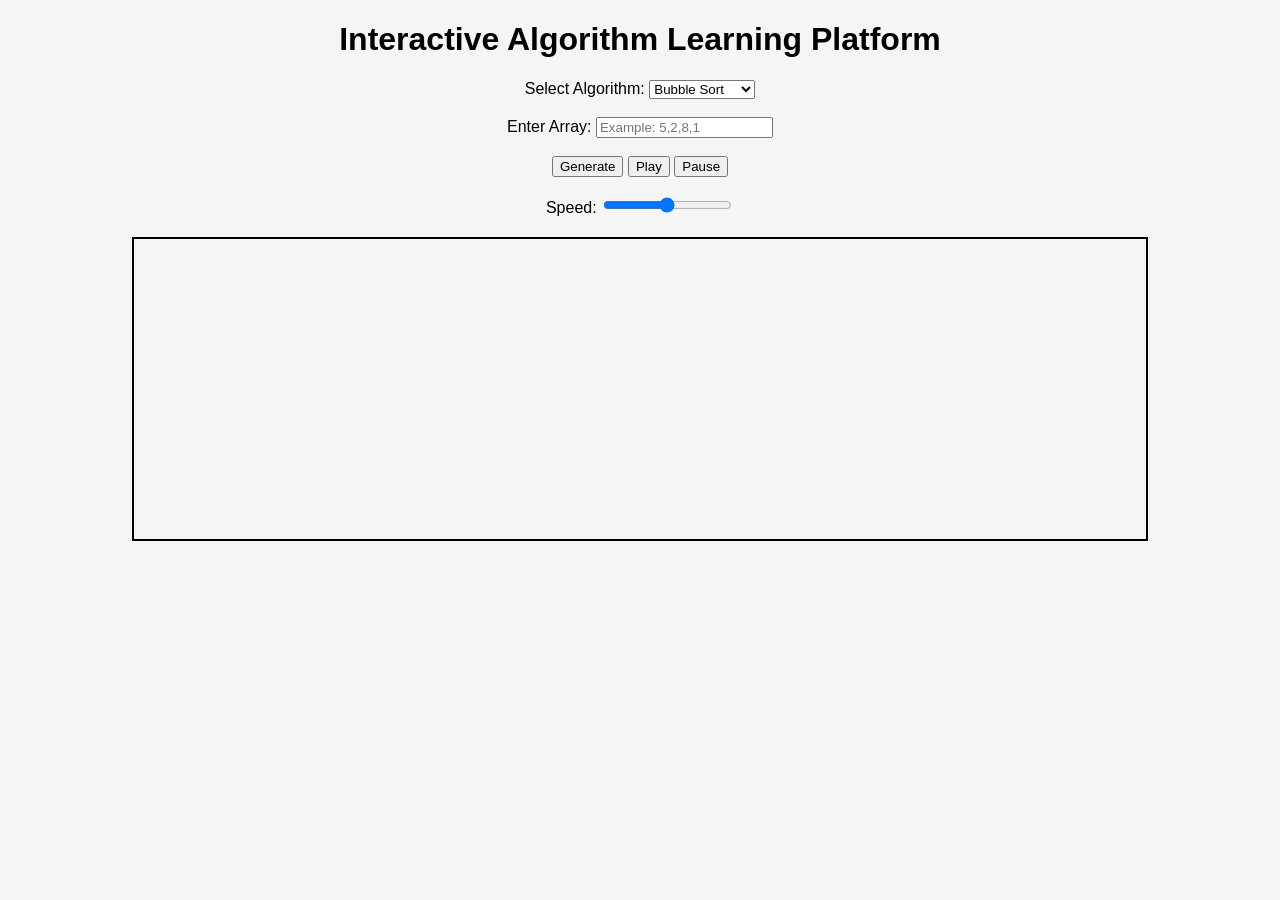
==== index.html @ 4d635b1a "Basic UI and array bar visualization implemented" ====
<!DOCTYPE html>
<html>
<head>
    <title>Interactive Algorithm Learning Platform</title>
    <link rel="stylesheet" href="style.css">
</head>

<body>

<h1>Interactive Algorithm Learning Platform</h1>

<div class="controls">

    <label>Select Algorithm:</label>

    <select id="algorithm">
        <option>Bubble Sort</option>
        <option>Selection Sort</option>
        <option>Insertion Sort</option>
        <option>Linear Search</option>
        <option>Binary Search</option>
        <option>BFS</option>
        <option>DFS</option>
    </select>

    <br><br>

    <label>Enter Array:</label>
    <input type="text" id="arrayInput" placeholder="Example: 5,2,8,1">

    <br><br>

    <button id="generate">Generate</button>
    <button id="play">Play</button>
    <button id="pause">Pause</button>

    <br><br>

    <label>Speed:</label>
    <input type="range" id="speed" min="1" max="100" value="50">

</div>

<div id="visualizer">

</div>

<script src="script.js"></script>

</body>
</html>
---- style.css ----
body{
    font-family: Arial;
    text-align: center;
    background:#f5f5f5;
}

.controls{
    margin:20px;
}

#visualizer{
    width:80%;
    height:300px;
    border:2px solid black;
    margin:auto;
    display:flex;
    align-items:flex-end;
    justify-content:center;
    gap:5px;
}
.bar{
width:40px;
background-color:steelblue;
margin:2px;
display:inline-block;
}
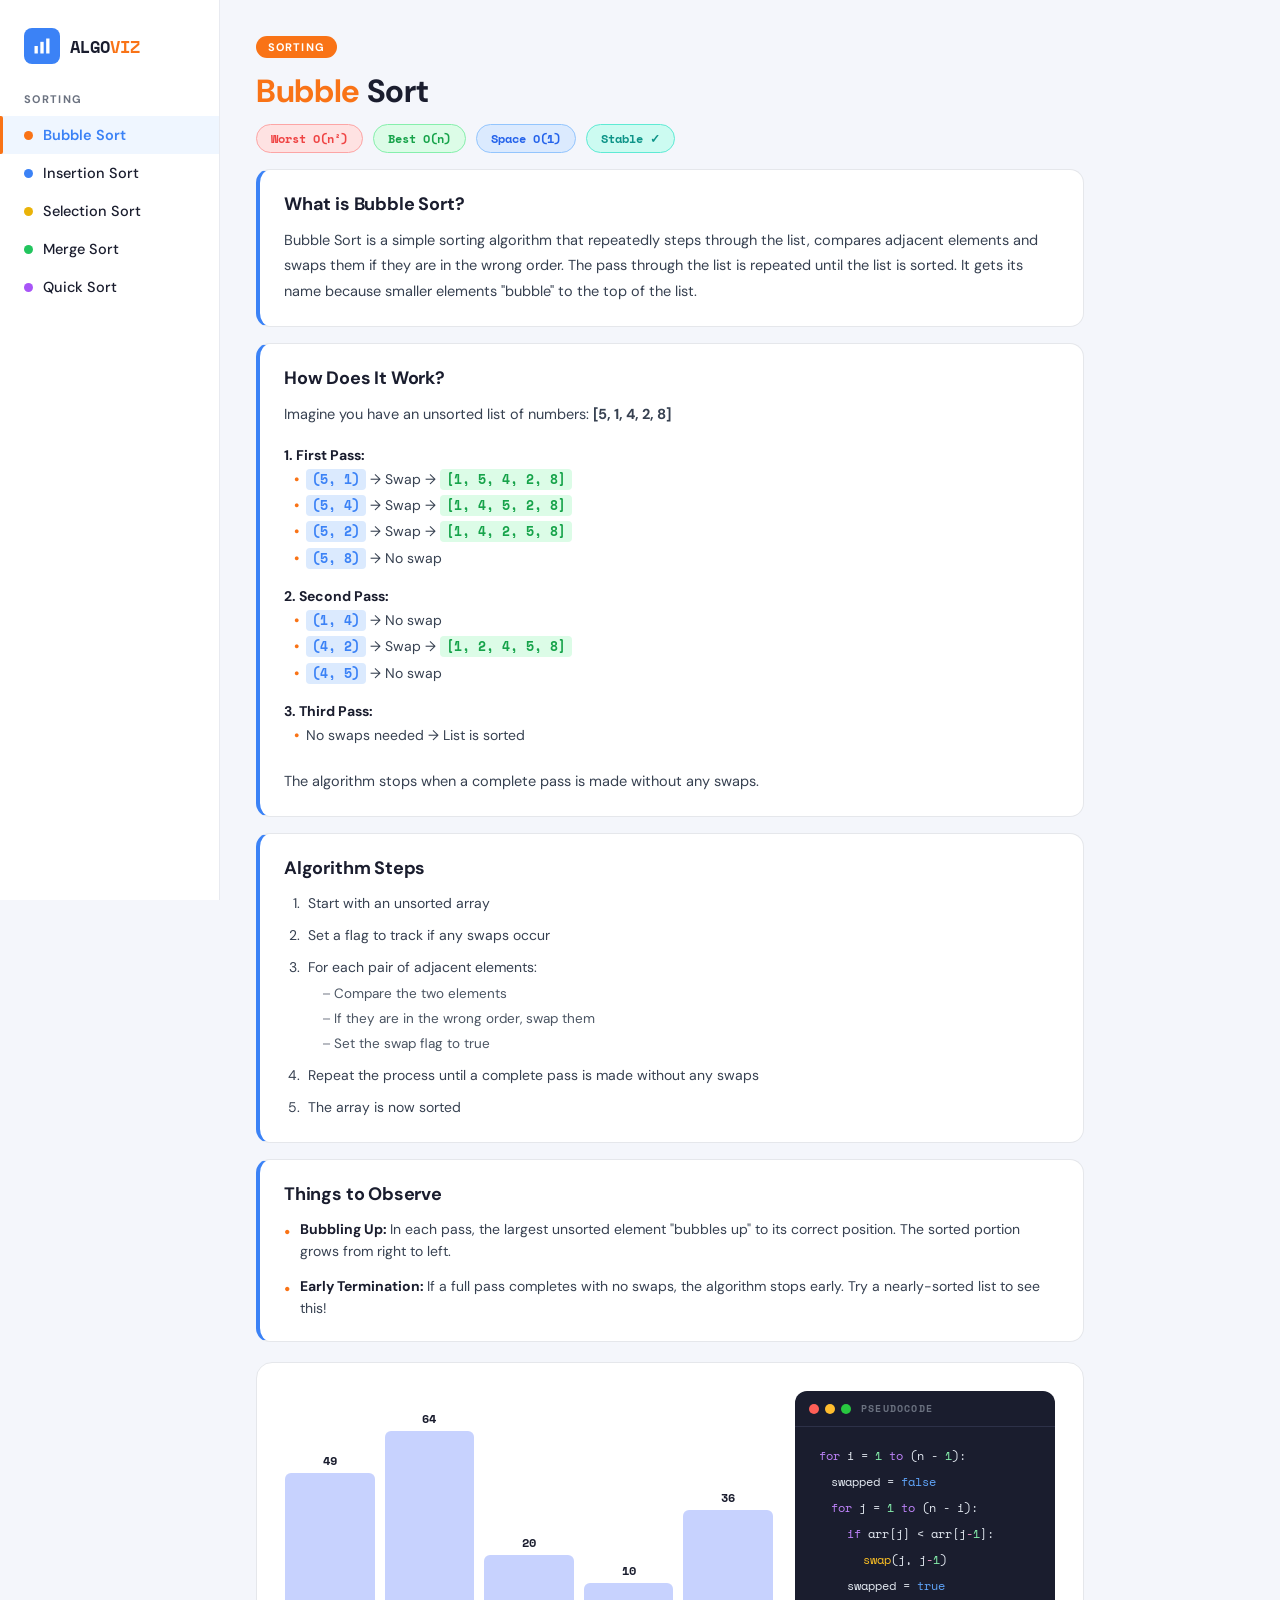
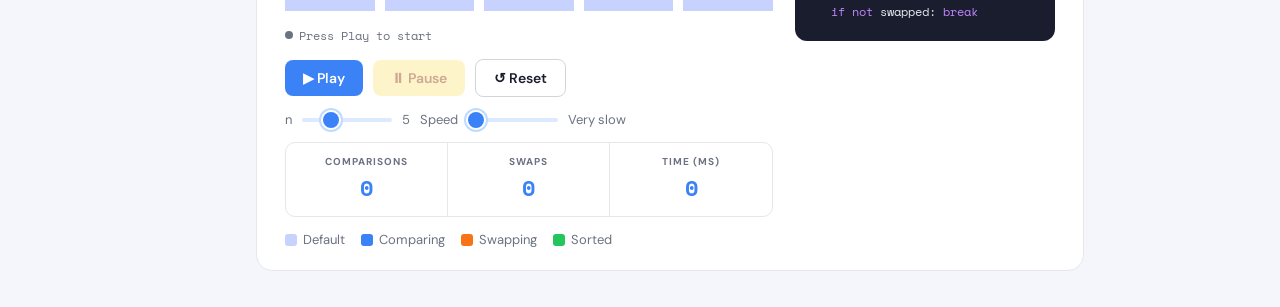
==== commit 1f5249ea: "Added selection sort visualization and algorithm selector" ====
--- a/index.html
+++ b/index.html
@@ -1,51 +1,463 @@
 <!DOCTYPE html>
-<html>
+<html lang="en">
 <head>
-    <title>Interactive Algorithm Learning Platform</title>
-    <link rel="stylesheet" href="style.css">
+  <meta charset="UTF-8" />
+  <meta name="viewport" content="width=device-width, initial-scale=1.0"/>
+  <title>ALGOVIZ – Sorting Visualizer</title>
+  <link href="https://fonts.googleapis.com/css2?family=Space+Mono:wght@400;700&family=DM+Sans:wght@400;500;600;700&display=swap" rel="stylesheet"/>
+  <link rel="stylesheet" href="style.css"/>
 </head>
-
 <body>
 
-<h1>Interactive Algorithm Learning Platform</h1>
-
-<div class="controls">
-
-    <label>Select Algorithm:</label>
-
-    <select id="algorithm">
-        <option>Bubble Sort</option>
-        <option>Selection Sort</option>
-        <option>Insertion Sort</option>
-        <option>Linear Search</option>
-        <option>Binary Search</option>
-        <option>BFS</option>
-        <option>DFS</option>
-    </select>
-
-    <br><br>
-
-    <label>Enter Array:</label>
-    <input type="text" id="arrayInput" placeholder="Example: 5,2,8,1">
-
-    <br><br>
-
-    <button id="generate">Generate</button>
-    <button id="play">Play</button>
-    <button id="pause">Pause</button>
-
-    <br><br>
-
-    <label>Speed:</label>
-    <input type="range" id="speed" min="1" max="100" value="50">
-
+<!-- ===== SIDEBAR ===== -->
+<div class="sidebar">
+  <div class="logo">
+    <div class="logo-icon">
+      <svg viewBox="0 0 24 24">
+        <rect x="3" y="12" width="4" height="9"/>
+        <rect x="10" y="7" width="4" height="14"/>
+        <rect x="17" y="3" width="4" height="18"/>
+      </svg>
+    </div>
+    <div class="logo-text">ALGO<span>VIZ</span></div>
+  </div>
+  <div class="nav-label">Sorting</div>
+  <div class="nav-item active" data-algo="bubble" onclick="switchAlgo('bubble', this)">
+    <span class="nav-dot" style="background:#f97316"></span> Bubble Sort
+  </div>
+  <div class="nav-item" data-algo="insertion" onclick="switchAlgo('insertion', this)">
+    <span class="nav-dot" style="background:#3b82f6"></span> Insertion Sort
+  </div>
+  <div class="nav-item" data-algo="selection" onclick="switchAlgo('selection', this)">
+    <span class="nav-dot" style="background:#eab308"></span> Selection Sort
+  </div>
+  <div class="nav-item" data-algo="merge" onclick="switchAlgo('merge', this)">
+    <span class="nav-dot" style="background:#22c55e"></span> Merge Sort
+  </div>
+  <div class="nav-item" data-algo="quick" onclick="switchAlgo('quick', this)">
+    <span class="nav-dot" style="background:#a855f7"></span> Quick Sort
+  </div>
 </div>
 
-<div id="visualizer">
-
-</div>
-
+<!-- ===== MAIN CONTENT ===== -->
+<div class="main">
+
+  <!-- ========== BUBBLE SORT ========== -->
+  <div class="algo-info active" id="info-bubble">
+    <div class="info-section">
+      <div class="algo-tag" style="background:#f97316">SORTING</div>
+      <div class="algo-title"><span>Bubble</span> Sort</div>
+      <div class="badges">
+        <span class="badge badge-red">Worst O(n²)</span>
+        <span class="badge badge-green">Best O(n)</span>
+        <span class="badge badge-blue">Space O(1)</span>
+        <span class="badge badge-teal">Stable ✓</span>
+      </div>
+    </div>
+    <div class="detail-card">
+      <div class="detail-section-title">What is Bubble Sort?</div>
+      <p class="detail-text">Bubble Sort is a simple sorting algorithm that repeatedly steps through the list, compares adjacent elements and swaps them if they are in the wrong order. The pass through the list is repeated until the list is sorted. It gets its name because smaller elements "bubble" to the top of the list.</p>
+    </div>
+    <div class="detail-card">
+      <div class="detail-section-title">How Does It Work?</div>
+      <p class="detail-text">Imagine you have an unsorted list of numbers: <strong>[5, 1, 4, 2, 8]</strong></p>
+      <div class="pass-block">
+        <div class="pass-title">1. First Pass:</div>
+        <ul class="pass-list">
+          <li><span class="pair">(5, 1)</span> → Swap → <span class="arr-state">[1, 5, 4, 2, 8]</span></li>
+          <li><span class="pair">(5, 4)</span> → Swap → <span class="arr-state">[1, 4, 5, 2, 8]</span></li>
+          <li><span class="pair">(5, 2)</span> → Swap → <span class="arr-state">[1, 4, 2, 5, 8]</span></li>
+          <li><span class="pair">(5, 8)</span> → No swap</li>
+        </ul>
+      </div>
+      <div class="pass-block">
+        <div class="pass-title">2. Second Pass:</div>
+        <ul class="pass-list">
+          <li><span class="pair">(1, 4)</span> → No swap</li>
+          <li><span class="pair">(4, 2)</span> → Swap → <span class="arr-state">[1, 2, 4, 5, 8]</span></li>
+          <li><span class="pair">(4, 5)</span> → No swap</li>
+        </ul>
+      </div>
+      <div class="pass-block">
+        <div class="pass-title">3. Third Pass:</div>
+        <ul class="pass-list">
+          <li>No swaps needed → List is sorted</li>
+        </ul>
+      </div>
+      <p class="detail-text" style="margin-top:10px">The algorithm stops when a complete pass is made without any swaps.</p>
+    </div>
+    <div class="detail-card">
+      <div class="detail-section-title">Algorithm Steps</div>
+      <ol class="steps-list">
+        <li>Start with an unsorted array</li>
+        <li>Set a flag to track if any swaps occur</li>
+        <li>For each pair of adjacent elements:
+          <ul class="sub-list">
+            <li>Compare the two elements</li>
+            <li>If they are in the wrong order, swap them</li>
+            <li>Set the swap flag to true</li>
+          </ul>
+        </li>
+        <li>Repeat the process until a complete pass is made without any swaps</li>
+        <li>The array is now sorted</li>
+      </ol>
+    </div>
+    <div class="detail-card">
+      <div class="detail-section-title">Things to Observe</div>
+      <div class="observe-item">
+        <div class="observe-dot">•</div>
+        <div><span class="observe-label">Bubbling Up: </span><span class="observe-text">In each pass, the largest unsorted element "bubbles up" to its correct position. The sorted portion grows from right to left.</span></div>
+      </div>
+      <div class="observe-item">
+        <div class="observe-dot">•</div>
+        <div><span class="observe-label">Early Termination: </span><span class="observe-text">If a full pass completes with no swaps, the algorithm stops early. Try a nearly-sorted list to see this!</span></div>
+      </div>
+    </div>
+  </div>
+
+  <!-- ========== INSERTION SORT ========== -->
+  <div class="algo-info" id="info-insertion">
+    <div class="info-section">
+      <div class="algo-tag" style="background:#3b82f6">SORTING</div>
+      <div class="algo-title"><span>Insertion</span> Sort</div>
+      <div class="badges">
+        <span class="badge badge-red">Worst O(n²)</span>
+        <span class="badge badge-green">Best O(n)</span>
+        <span class="badge badge-blue">Space O(1)</span>
+        <span class="badge badge-teal">Stable ✓</span>
+      </div>
+    </div>
+    <div class="detail-card">
+      <div class="detail-section-title">What is Insertion Sort?</div>
+      <p class="detail-text">Insertion Sort builds the sorted array one element at a time. It picks each element from the unsorted part and inserts it into its correct position in the sorted part. It works similarly to how you sort playing cards in your hands — you pick one card and insert it in the right spot.</p>
+    </div>
+    <div class="detail-card">
+      <div class="detail-section-title">How Does It Work?</div>
+      <p class="detail-text">Imagine you have an unsorted list: <strong>[5, 3, 1, 4, 2]</strong></p>
+      <div class="pass-block">
+        <div class="pass-title">1. Start: Sorted = [5], Unsorted = [3, 1, 4, 2]</div>
+        <ul class="pass-list">
+          <li>Pick <span class="pair">3</span> → Compare with 5 → Insert before 5 → <span class="arr-state">[3, 5, 1, 4, 2]</span></li>
+        </ul>
+      </div>
+      <div class="pass-block">
+        <div class="pass-title">2. Sorted = [3, 5], Unsorted = [1, 4, 2]</div>
+        <ul class="pass-list">
+          <li>Pick <span class="pair">1</span> → Shift 5, shift 3 → Insert at start → <span class="arr-state">[1, 3, 5, 4, 2]</span></li>
+        </ul>
+      </div>
+      <div class="pass-block">
+        <div class="pass-title">3. Sorted = [1, 3, 5], Unsorted = [4, 2]</div>
+        <ul class="pass-list">
+          <li>Pick <span class="pair">4</span> → Shift 5 → Insert after 3 → <span class="arr-state">[1, 3, 4, 5, 2]</span></li>
+        </ul>
+      </div>
+      <div class="pass-block">
+        <div class="pass-title">4. Sorted = [1, 3, 4, 5], Unsorted = [2]</div>
+        <ul class="pass-list">
+          <li>Pick <span class="pair">2</span> → Shift 5, 4, 3 → Insert after 1 → <span class="arr-state">[1, 2, 3, 4, 5] ✓</span></li>
+        </ul>
+      </div>
+    </div>
+    <div class="detail-card">
+      <div class="detail-section-title">Algorithm Steps</div>
+      <ol class="steps-list">
+        <li>Start from the second element (index 1)</li>
+        <li>Store the current element as <em>key</em></li>
+        <li>Compare <em>key</em> with elements to its left:
+          <ul class="sub-list">
+            <li>Shift elements greater than <em>key</em> one position to the right</li>
+          </ul>
+        </li>
+        <li>Insert <em>key</em> at its correct position</li>
+        <li>Repeat for all remaining elements</li>
+      </ol>
+    </div>
+    <div class="detail-card">
+      <div class="detail-section-title">Things to Observe</div>
+      <div class="observe-item">
+        <div class="observe-dot">•</div>
+        <div><span class="observe-label">Building Left: </span><span class="observe-text">The left portion is always sorted. Watch how each new element finds its correct position.</span></div>
+      </div>
+      <div class="observe-item">
+        <div class="observe-dot">•</div>
+        <div><span class="observe-label">Shifting: </span><span class="observe-text">Elements shift right to make room — no full swaps, just shifts. More efficient than bubble sort in practice.</span></div>
+      </div>
+    </div>
+  </div>
+
+  <!-- ========== SELECTION SORT ========== -->
+  <div class="algo-info" id="info-selection">
+    <div class="info-section">
+      <div class="algo-tag" style="background:#eab308">SORTING</div>
+      <div class="algo-title"><span>Selection</span> Sort</div>
+      <div class="badges">
+        <span class="badge badge-red">Worst O(n²)</span>
+        <span class="badge badge-red">Best O(n²)</span>
+        <span class="badge badge-blue">Space O(1)</span>
+        <span class="badge badge-teal">Unstable ✗</span>
+      </div>
+    </div>
+    <div class="detail-card">
+      <div class="detail-section-title">What is Selection Sort?</div>
+      <p class="detail-text">Selection Sort divides the array into two parts: sorted and unsorted. It repeatedly selects the minimum element from the unsorted portion and places it at the end of the sorted portion. It makes at most n−1 swaps total, which is useful when write operations are costly.</p>
+    </div>
+    <div class="detail-card">
+      <div class="detail-section-title">How Does It Work?</div>
+      <p class="detail-text">Imagine you have an unsorted list: <strong>[64, 25, 12, 22, 11]</strong></p>
+      <div class="pass-block">
+        <div class="pass-title">1. First Pass — Find min in full array:</div>
+        <ul class="pass-list">
+          <li>Min = <span class="pair">11</span> → Swap with 64 → <span class="arr-state">[11, 25, 12, 22, 64]</span></li>
+        </ul>
+      </div>
+      <div class="pass-block">
+        <div class="pass-title">2. Second Pass — Find min in [25, 12, 22, 64]:</div>
+        <ul class="pass-list">
+          <li>Min = <span class="pair">12</span> → Swap with 25 → <span class="arr-state">[11, 12, 25, 22, 64]</span></li>
+        </ul>
+      </div>
+      <div class="pass-block">
+        <div class="pass-title">3. Third Pass — Find min in [25, 22, 64]:</div>
+        <ul class="pass-list">
+          <li>Min = <span class="pair">22</span> → Swap with 25 → <span class="arr-state">[11, 12, 22, 25, 64]</span></li>
+        </ul>
+      </div>
+      <div class="pass-block">
+        <div class="pass-title">4. Fourth Pass — Find min in [25, 64]:</div>
+        <ul class="pass-list">
+          <li>Min = <span class="pair">25</span> → Already in place → <span class="arr-state">[11, 12, 22, 25, 64] ✓</span></li>
+        </ul>
+      </div>
+    </div>
+    <div class="detail-card">
+      <div class="detail-section-title">Algorithm Steps</div>
+      <ol class="steps-list">
+        <li>Set the first element as the current minimum</li>
+        <li>Scan through the unsorted portion to find the actual minimum</li>
+        <li>Swap the minimum with the first unsorted element</li>
+        <li>Move the boundary of the sorted portion one step right</li>
+        <li>Repeat until the entire array is sorted</li>
+      </ol>
+    </div>
+    <div class="detail-card">
+      <div class="detail-section-title">Things to Observe</div>
+      <div class="observe-item">
+        <div class="observe-dot">•</div>
+        <div><span class="observe-label">Min Finding: </span><span class="observe-text">Each pass scans the entire unsorted portion — even if it's already in order, it still scans.</span></div>
+      </div>
+      <div class="observe-item">
+        <div class="observe-dot">•</div>
+        <div><span class="observe-label">Few Swaps: </span><span class="observe-text">Only one swap per pass — maximum n−1 swaps total, regardless of input order.</span></div>
+      </div>
+    </div>
+  </div>
+
+  <!-- ========== MERGE SORT ========== -->
+  <div class="algo-info" id="info-merge">
+    <div class="info-section">
+      <div class="algo-tag" style="background:#22c55e">SORTING</div>
+      <div class="algo-title"><span>Merge</span> Sort</div>
+      <div class="badges">
+        <span class="badge badge-green">Worst O(n log n)</span>
+        <span class="badge badge-green">Best O(n log n)</span>
+        <span class="badge badge-red">Space O(n)</span>
+        <span class="badge badge-teal">Stable ✓</span>
+      </div>
+    </div>
+    <div class="detail-card">
+      <div class="detail-section-title">What is Merge Sort?</div>
+      <p class="detail-text">Merge Sort is a divide-and-conquer algorithm. It divides the array into two halves, recursively sorts each half, and then merges the two sorted halves back into one sorted array. It guarantees O(n log n) time in all cases, making it very reliable for large datasets.</p>
+    </div>
+    <div class="detail-card">
+      <div class="detail-section-title">How Does It Work?</div>
+      <p class="detail-text">Imagine you have an unsorted list: <strong>[38, 27, 43, 3]</strong></p>
+      <div class="pass-block">
+        <div class="pass-title">1. Divide Phase:</div>
+        <ul class="pass-list">
+          <li><span class="arr-state">[38, 27, 43, 3]</span> → <span class="arr-state">[38, 27]</span> and <span class="arr-state">[43, 3]</span></li>
+          <li><span class="arr-state">[38, 27]</span> → <span class="arr-state">[38]</span> and <span class="arr-state">[27]</span></li>
+          <li><span class="arr-state">[43, 3]</span> → <span class="arr-state">[43]</span> and <span class="arr-state">[3]</span></li>
+        </ul>
+      </div>
+      <div class="pass-block">
+        <div class="pass-title">2. Merge Phase (sort while merging):</div>
+        <ul class="pass-list">
+          <li>Merge <span class="pair">[38]</span> + <span class="pair">[27]</span> → <span class="arr-state">[27, 38]</span></li>
+          <li>Merge <span class="pair">[43]</span> + <span class="pair">[3]</span> → <span class="arr-state">[3, 43]</span></li>
+          <li>Merge <span class="pair">[27, 38]</span> + <span class="pair">[3, 43]</span> → <span class="arr-state">[3, 27, 38, 43] ✓</span></li>
+        </ul>
+      </div>
+    </div>
+    <div class="detail-card">
+      <div class="detail-section-title">Algorithm Steps</div>
+      <ol class="steps-list">
+        <li>If the array has 1 or 0 elements, it is already sorted — return</li>
+        <li>Find the midpoint and split into left and right halves</li>
+        <li>Recursively apply Merge Sort to the left half</li>
+        <li>Recursively apply Merge Sort to the right half</li>
+        <li>Merge the two sorted halves:
+          <ul class="sub-list">
+            <li>Compare elements from both halves one by one</li>
+            <li>Pick the smaller one and place it in result</li>
+            <li>Append any remaining elements from either half</li>
+          </ul>
+        </li>
+      </ol>
+    </div>
+    <div class="detail-card">
+      <div class="detail-section-title">Things to Observe</div>
+      <div class="observe-item">
+        <div class="observe-dot">•</div>
+        <div><span class="observe-label">Divide: </span><span class="observe-text">Array splits into halves repeatedly until single elements remain — single elements are always "sorted".</span></div>
+      </div>
+      <div class="observe-item">
+        <div class="observe-dot">•</div>
+        <div><span class="observe-label">Merge: </span><span class="observe-text">The real sorting work happens during the merge step — two sorted arrays combine into one.</span></div>
+      </div>
+      <div class="observe-item">
+        <div class="observe-dot">•</div>
+        <div><span class="observe-label">Extra Space: </span><span class="observe-text">Unlike in-place sorts, Merge Sort needs O(n) extra memory to hold temporary arrays while merging.</span></div>
+      </div>
+    </div>
+  </div>
+
+  <!-- ========== QUICK SORT ========== -->
+  <div class="algo-info" id="info-quick">
+    <div class="info-section">
+      <div class="algo-tag" style="background:#a855f7">SORTING</div>
+      <div class="algo-title"><span>Quick</span> Sort</div>
+      <div class="badges">
+        <span class="badge badge-red">Worst O(n²)</span>
+        <span class="badge badge-green">Best O(n log n)</span>
+        <span class="badge badge-blue">Space O(log n)</span>
+        <span class="badge badge-teal">Unstable ✗</span>
+      </div>
+    </div>
+    <div class="detail-card">
+      <div class="detail-section-title">What is Quick Sort?</div>
+      <p class="detail-text">Quick Sort is a highly efficient divide-and-conquer sorting algorithm. It selects a pivot element and partitions the array around it — elements smaller than the pivot go left, larger go right. It then recursively sorts both partitions. It is widely used in practice due to its speed and in-place nature.</p>
+    </div>
+    <div class="detail-card">
+      <div class="detail-section-title">How Does It Work?</div>
+      <p class="detail-text">Imagine you have an unsorted list: <strong>[10, 80, 30, 90, 40, 50, 70]</strong> — Pivot = <span class="pair">70</span> (last element)</p>
+      <div class="pass-block">
+        <div class="pass-title">1. Partition around pivot 70:</div>
+        <ul class="pass-list">
+          <li>10 &lt; 70 → stays left</li>
+          <li>80 &gt; 70 → goes right</li>
+          <li>30 &lt; 70 → stays left</li>
+          <li>90 &gt; 70 → goes right</li>
+          <li>40 &lt; 70 → stays left</li>
+          <li>50 &lt; 70 → stays left</li>
+          <li>Place pivot 70 → <span class="arr-state">[10, 30, 40, 50, <strong>70</strong>, 80, 90]</span></li>
+        </ul>
+      </div>
+      <div class="pass-block">
+        <div class="pass-title">2. Recurse on sub-arrays:</div>
+        <ul class="pass-list">
+          <li>Sort left <span class="pair">[10, 30, 40, 50]</span> → already sorted</li>
+          <li>Sort right <span class="pair">[80, 90]</span> → already sorted</li>
+          <li>Final: <span class="arr-state">[10, 30, 40, 50, 70, 80, 90] ✓</span></li>
+        </ul>
+      </div>
+    </div>
+    <div class="detail-card">
+      <div class="detail-section-title">Algorithm Steps</div>
+      <ol class="steps-list">
+        <li>Choose a pivot element (commonly the last element)</li>
+        <li>Partition the array:
+          <ul class="sub-list">
+            <li>Elements smaller than pivot → move to left side</li>
+            <li>Elements greater than pivot → move to right side</li>
+            <li>Place pivot in its correct final sorted position</li>
+          </ul>
+        </li>
+        <li>Recursively apply Quick Sort on the left partition</li>
+        <li>Recursively apply Quick Sort on the right partition</li>
+        <li>Base case: a partition of size 0 or 1 is already sorted</li>
+      </ol>
+    </div>
+    <div class="detail-card">
+      <div class="detail-section-title">Things to Observe</div>
+      <div class="observe-item">
+        <div class="observe-dot">•</div>
+        <div><span class="observe-label">Pivot Placement: </span><span class="observe-text">After partitioning, the pivot is always in its final sorted position — it never moves again.</span></div>
+      </div>
+      <div class="observe-item">
+        <div class="observe-dot">•</div>
+        <div><span class="observe-label">Worst Case: </span><span class="observe-text">If the pivot is always the smallest or largest element (e.g. sorted array), performance degrades to O(n²).</span></div>
+      </div>
+      <div class="observe-item">
+        <div class="observe-dot">•</div>
+        <div><span class="observe-label">In-place: </span><span class="observe-text">Quick Sort sorts within the array itself — it only uses O(log n) stack space for recursion.</span></div>
+      </div>
+    </div>
+  </div>
+
+  <!-- ===== VISUALIZER CARD ===== -->
+  <div class="viz-card">
+    <div class="viz-row">
+      <div class="viz-left">
+        <div class="bars-area" id="barsArea"></div>
+        <div class="status-row">
+          <div class="status-msg">
+            <span class="status-dot" id="statusDot"></span>
+            <span id="statusMsg" style="font-size:12px">Press Play to start</span>
+          </div>
+          <span id="stepCounter" style="font-size:12px"></span>
+        </div>
+        <div class="controls-row">
+          <button class="btn btn-play"  id="btnPlay"  onclick="togglePlay()">▶ Play</button>
+          <button class="btn btn-pause" id="btnPause" onclick="togglePlay()" disabled>⏸ Pause</button>
+          <button class="btn btn-reset" onclick="resetViz()">↺ Reset</button>
+        </div>
+        <div class="controls-row">
+          <div class="slider-row">
+            <span>n</span>
+            <input type="range" id="nSlider" min="3" max="10" value="5" oninput="onNChange(this.value)"/>
+            <span id="nVal">5</span>
+          </div>
+          <div class="slider-row">
+            <span>Speed</span>
+            <input type="range" class="speed-slider" id="speedSlider" min="1" max="5" value="1" oninput="onSpeedChange(this.value)"/>
+            <span id="speedLabel">Very slow</span>
+          </div>
+        </div>
+        <div class="stats-row">
+          <div class="stat-item">
+            <div class="stat-label">Comparisons</div>
+            <div class="stat-val" id="statComp">0</div>
+          </div>
+          <div class="stat-item">
+            <div class="stat-label">Swaps</div>
+            <div class="stat-val" id="statSwap">0</div>
+          </div>
+          <div class="stat-item">
+            <div class="stat-label">Time (ms)</div>
+            <div class="stat-val" id="statTime">0</div>
+          </div>
+        </div>
+        <div class="legend-row">
+          <div class="legend-item"><div class="legend-dot" style="background:#c7d2fe"></div>Default</div>
+          <div class="legend-item"><div class="legend-dot" style="background:#3b82f6"></div>Comparing</div>
+          <div class="legend-item"><div class="legend-dot" style="background:#f97316"></div>Swapping</div>
+          <div class="legend-item"><div class="legend-dot" style="background:#22c55e"></div>Sorted</div>
+        </div>
+      </div>
+      <div class="pseudocode" id="pseudocodePanel">
+        <div class="code-header">
+          <div class="code-dot r"></div>
+          <div class="code-dot y"></div>
+          <div class="code-dot g"></div>
+          <span class="code-title">PSEUDOCODE</span>
+        </div>
+        <div class="code-body" id="codeBody"></div>
+      </div>
+    </div>
+  </div>
+
+</div><!-- end .main -->
 <script src="script.js"></script>
-
 </body>
 </html>
--- a/style.css
+++ b/style.css
@@ -1,26 +1,668 @@
-body{
-    font-family: Arial;
-    text-align: center;
-    background:#f5f5f5;
-}
-
-.controls{
-    margin:20px;
-}
-
-#visualizer{
-    width:80%;
-    height:300px;
-    border:2px solid black;
-    margin:auto;
-    display:flex;
-    align-items:flex-end;
-    justify-content:center;
-    gap:5px;
-}
-.bar{
-width:40px;
-background-color:steelblue;
-margin:2px;
-display:inline-block;
-}+/* =============================================
+   ALGOVIZ – Sorting Visualizer
+   style.css
+   ============================================= */
+
+/* ---- CSS Variables ---- */
+:root {
+  --bg:               #f4f6fb;
+  --sidebar-bg:       #ffffff;
+  --sidebar-border:   #e8eaf0;
+  --accent-orange:    #f97316;
+  --accent-blue:      #3b82f6;
+  --accent-green:     #22c55e;
+  --accent-yellow:    #eab308;
+  --accent-purple:    #a855f7;
+  --text-primary:     #1a1d2e;
+  --text-secondary:   #6b7280;
+  --bar-default:      #c7d2fe;
+  --bar-comparing:    #3b82f6;
+  --bar-swapping:     #f97316;
+  --bar-sorted:       #22c55e;
+  --card-bg:          #ffffff;
+  --code-bg:          #1a1d2e;
+  --badge-red-bg:     #fee2e2;
+  --badge-red:        #ef4444;
+  --badge-green-bg:   #dcfce7;
+  --badge-green:      #16a34a;
+  --badge-blue-bg:    #dbeafe;
+  --badge-blue:       #2563eb;
+  --badge-teal-bg:    #ccfbf1;
+  --badge-teal:       #0d9488;
+}
+
+/* ---- Reset ---- */
+* {
+  box-sizing: border-box;
+  margin: 0;
+  padding: 0;
+}
+
+/* ---- Body ---- */
+body {
+  font-family: 'DM Sans', sans-serif;
+  background: var(--bg);
+  color: var(--text-primary);
+  display: flex;
+  min-height: 100vh;
+  font-size: 15px;
+}
+
+/* =============================================
+   SIDEBAR
+   ============================================= */
+.sidebar {
+  width: 220px;
+  min-height: 100vh;
+  background: var(--sidebar-bg);
+  border-right: 1.5px solid var(--sidebar-border);
+  padding: 28px 0 0 0;
+  display: flex;
+  flex-direction: column;
+  flex-shrink: 0;
+  position: sticky;
+  top: 0;
+  height: 100vh;
+}
+
+.logo {
+  display: flex;
+  align-items: center;
+  gap: 10px;
+  padding: 0 24px 28px;
+}
+
+.logo-icon {
+  width: 36px;
+  height: 36px;
+  background: var(--accent-blue);
+  border-radius: 8px;
+  display: flex;
+  align-items: center;
+  justify-content: center;
+}
+
+.logo-icon svg {
+  width: 20px;
+  height: 20px;
+  fill: white;
+}
+
+.logo-text {
+  font-family: 'Space Mono', monospace;
+  font-weight: 700;
+  font-size: 17px;
+}
+
+.logo-text span {
+  color: var(--accent-orange);
+}
+
+.nav-label {
+  font-size: 11px;
+  font-weight: 700;
+  letter-spacing: 0.12em;
+  text-transform: uppercase;
+  color: var(--text-secondary);
+  padding: 0 24px 10px;
+}
+
+.nav-item {
+  display: flex;
+  align-items: center;
+  gap: 10px;
+  padding: 10px 24px;
+  cursor: pointer;
+  transition: background 0.15s;
+  font-size: 14.5px;
+  font-weight: 500;
+  color: var(--text-primary);
+  position: relative;
+}
+
+.nav-item:hover {
+  background: #f1f5fd;
+}
+
+.nav-item.active {
+  background: #eff6ff;
+  color: var(--accent-blue);
+  font-weight: 600;
+}
+
+.nav-item.active::before {
+  content: '';
+  position: absolute;
+  left: 0;
+  top: 0;
+  bottom: 0;
+  width: 3px;
+  background: var(--accent-orange);
+  border-radius: 0 2px 2px 0;
+}
+
+.nav-dot {
+  width: 9px;
+  height: 9px;
+  border-radius: 50%;
+  flex-shrink: 0;
+}
+
+/* =============================================
+   MAIN CONTENT
+   ============================================= */
+.main {
+  flex: 1;
+  padding: 36px;
+  display: flex;
+  flex-direction: column;
+  gap: 20px;
+  max-width: 900px;
+  overflow-y: auto;
+}
+
+/* =============================================
+   ALGO INFO PANELS
+   ============================================= */
+.algo-info {
+  display: none;
+  flex-direction: column;
+  gap: 16px;
+}
+
+.algo-info.active {
+  display: flex;
+}
+
+/* ---- Header section ---- */
+.info-section {
+  display: flex;
+  flex-direction: column;
+  gap: 12px;
+}
+
+/* Sorting tag pill */
+.algo-tag {
+  display: inline-block;
+  color: white;
+  font-size: 11px;
+  font-weight: 700;
+  letter-spacing: 0.1em;
+  padding: 4px 12px;
+  border-radius: 999px;
+  width: fit-content;
+}
+
+.algo-title {
+  font-size: 32px;
+  font-weight: 700;
+  letter-spacing: -0.01em;
+}
+
+.algo-title span {
+  color: var(--accent-orange);
+}
+
+/* Badges */
+.badges {
+  display: flex;
+  gap: 10px;
+  flex-wrap: wrap;
+}
+
+.badge {
+  padding: 5px 14px;
+  border-radius: 999px;
+  font-family: 'Space Mono', monospace;
+  font-size: 12px;
+  font-weight: 700;
+  border: 1.5px solid transparent;
+}
+
+.badge-red   { background: var(--badge-red-bg);   color: var(--badge-red);   border-color: #fca5a5; }
+.badge-green { background: var(--badge-green-bg); color: var(--badge-green); border-color: #86efac; }
+.badge-blue  { background: var(--badge-blue-bg);  color: var(--badge-blue);  border-color: #93c5fd; }
+.badge-teal  { background: var(--badge-teal-bg);  color: var(--badge-teal);  border-color: #5eead4; }
+
+/* =============================================
+   DETAIL CARDS  (image-style sections)
+   ============================================= */
+.detail-card {
+  background: #ffffff;
+  border-radius: 14px;
+  border: 1.5px solid #e5e7eb;
+  padding: 22px 24px;
+  display: flex;
+  flex-direction: column;
+  gap: 12px;
+  border-left: 4px solid var(--accent-blue);
+}
+
+/* Section title inside card */
+.detail-section-title {
+  font-size: 18px;
+  font-weight: 700;
+  color: var(--text-primary);
+  letter-spacing: -0.01em;
+}
+
+/* Body text inside cards */
+.detail-text {
+  color: #374151;
+  line-height: 1.75;
+  font-size: 14.5px;
+}
+
+/* Pass block (e.g. "1. First Pass:") */
+.pass-block {
+  display: flex;
+  flex-direction: column;
+  gap: 4px;
+}
+
+.pass-title {
+  font-weight: 700;
+  font-size: 14px;
+  color: var(--text-primary);
+  margin-top: 6px;
+}
+
+/* Bullet list for pass steps */
+.pass-list {
+  list-style: none;
+  padding-left: 10px;
+  display: flex;
+  flex-direction: column;
+  gap: 4px;
+}
+
+.pass-list li {
+  font-size: 14px;
+  color: #374151;
+  line-height: 1.6;
+  padding-left: 12px;
+  position: relative;
+}
+
+.pass-list li::before {
+  content: '•';
+  position: absolute;
+  left: 0;
+  color: var(--accent-orange);
+  font-weight: 700;
+}
+
+/* Highlighted pair like "(5, 1)" */
+.pair {
+  font-family: 'Space Mono', monospace;
+  font-size: 12.5px;
+  font-weight: 700;
+  color: var(--accent-blue);
+  background: #dbeafe;
+  padding: 1px 6px;
+  border-radius: 4px;
+}
+
+/* Array state like "[1, 5, 4, 2, 8]" */
+.arr-state {
+  font-family: 'Space Mono', monospace;
+  font-size: 12.5px;
+  font-weight: 700;
+  color: #16a34a;
+  background: #dcfce7;
+  padding: 1px 6px;
+  border-radius: 4px;
+}
+
+/* Numbered algorithm steps */
+.steps-list {
+  padding-left: 20px;
+  display: flex;
+  flex-direction: column;
+  gap: 8px;
+  color: #374151;
+  font-size: 14px;
+  line-height: 1.7;
+}
+
+.steps-list li {
+  padding-left: 4px;
+}
+
+/* Sub-bullets under steps */
+.sub-list {
+  list-style: none;
+  padding-left: 14px;
+  margin-top: 4px;
+  display: flex;
+  flex-direction: column;
+  gap: 2px;
+}
+
+.sub-list li {
+  font-size: 13.5px;
+  color: #4b5563;
+  position: relative;
+  padding-left: 12px;
+}
+
+.sub-list li::before {
+  content: '–';
+  position: absolute;
+  left: 0;
+  color: var(--text-secondary);
+}
+
+/* =============================================
+   OBSERVE SECTION (inside detail card)
+   ============================================= */
+.observe-item {
+  display: flex;
+  gap: 10px;
+  align-items: flex-start;
+}
+
+.observe-dot {
+  color: var(--accent-orange);
+  font-size: 18px;
+  line-height: 1.6;
+  flex-shrink: 0;
+}
+
+.observe-label {
+  font-weight: 700;
+  font-size: 14px;
+}
+
+.observe-text {
+  color: #374151;
+  font-size: 14px;
+  line-height: 1.6;
+}
+
+/* =============================================
+   VISUALIZER CARD
+   ============================================= */
+.viz-card {
+  background: var(--card-bg);
+  border-radius: 16px;
+  border: 1.5px solid #e5e7eb;
+  padding: 28px 28px 22px;
+  display: flex;
+  flex-direction: column;
+  gap: 18px;
+}
+
+.viz-row {
+  display: flex;
+  gap: 22px;
+  align-items: flex-start;
+}
+
+.viz-left {
+  flex: 1;
+  display: flex;
+  flex-direction: column;
+  gap: 14px;
+}
+
+/* Bar Chart Area */
+.bars-area {
+  height: 220px;
+  display: flex;
+  align-items: flex-end;
+  gap: 10px;
+}
+
+.bar-wrap {
+  flex: 1;
+  display: flex;
+  flex-direction: column;
+  align-items: center;
+  justify-content: flex-end;
+  height: 100%;
+  gap: 4px;
+}
+
+.bar-val {
+  font-family: 'Space Mono', monospace;
+  font-size: 12px;
+  font-weight: 700;
+  color: var(--text-primary);
+  transition: color 0.2s;
+}
+
+.bar {
+  width: 100%;
+  border-radius: 6px 6px 0 0;
+  transition: height 0.18s cubic-bezier(0.4, 0, 0.2, 1), background 0.18s;
+  background: var(--bar-default);
+}
+
+.bar.comparing { background: var(--bar-comparing); }
+.bar.swapping  { background: var(--bar-swapping); }
+.bar.sorted    { background: var(--bar-sorted); }
+
+/* Status Row */
+.status-row {
+  display: flex;
+  align-items: center;
+  justify-content: space-between;
+  font-family: 'Space Mono', monospace;
+  font-size: 12px;
+  color: var(--text-secondary);
+  min-height: 20px;
+}
+
+.status-msg {
+  display: flex;
+  align-items: center;
+  gap: 6px;
+}
+
+.status-dot {
+  width: 8px;
+  height: 8px;
+  border-radius: 50%;
+  background: var(--text-secondary);
+}
+
+.status-dot.blue  { background: var(--accent-blue); }
+.status-dot.green { background: var(--accent-green); }
+
+/* =============================================
+   CONTROLS
+   ============================================= */
+.controls-row {
+  display: flex;
+  align-items: center;
+  gap: 10px;
+  flex-wrap: wrap;
+}
+
+.btn {
+  display: flex;
+  align-items: center;
+  gap: 6px;
+  padding: 9px 18px;
+  border-radius: 8px;
+  border: none;
+  font-family: 'DM Sans', sans-serif;
+  font-size: 14px;
+  font-weight: 600;
+  cursor: pointer;
+  transition: opacity 0.15s, transform 0.1s;
+}
+
+.btn:active   { transform: scale(0.97); }
+.btn:disabled { opacity: 0.45; cursor: not-allowed; }
+
+.btn-play  { background: var(--accent-blue); color: white; }
+.btn-pause { background: #fde68a; color: #92400e; }
+.btn-reset { background: white; color: var(--text-primary); border: 1.5px solid #d1d5db; }
+
+/* Sliders */
+.slider-row {
+  display: flex;
+  align-items: center;
+  gap: 10px;
+  font-size: 13px;
+  color: var(--text-secondary);
+}
+
+input[type="range"] {
+  -webkit-appearance: none;
+  height: 4px;
+  background: #dbeafe;
+  border-radius: 99px;
+  outline: none;
+  width: 90px;
+  cursor: pointer;
+}
+
+input[type="range"]::-webkit-slider-thumb {
+  -webkit-appearance: none;
+  width: 16px;
+  height: 16px;
+  border-radius: 50%;
+  background: var(--accent-blue);
+  cursor: pointer;
+  box-shadow: 0 0 0 2px white, 0 0 0 4px #bfdbfe;
+}
+
+.speed-slider::-webkit-slider-thumb {
+  background: var(--accent-orange);
+  box-shadow: 0 0 0 2px white, 0 0 0 4px #fed7aa;
+}
+
+/* =============================================
+   STATS ROW
+   ============================================= */
+.stats-row {
+  display: grid;
+  grid-template-columns: repeat(3, 1fr);
+  border: 1.5px solid #e5e7eb;
+  border-radius: 10px;
+  overflow: hidden;
+}
+
+.stat-item {
+  display: flex;
+  flex-direction: column;
+  align-items: center;
+  padding: 12px 8px;
+  border-right: 1.5px solid #e5e7eb;
+  gap: 3px;
+}
+
+.stat-item:last-child {
+  border-right: none;
+}
+
+.stat-label {
+  font-size: 10px;
+  font-weight: 700;
+  letter-spacing: 0.1em;
+  text-transform: uppercase;
+  color: var(--text-secondary);
+}
+
+.stat-val {
+  font-family: 'Space Mono', monospace;
+  font-size: 22px;
+  font-weight: 700;
+  color: var(--accent-blue);
+  transition: color 0.2s;
+}
+
+/* =============================================
+   LEGEND
+   ============================================= */
+.legend-row {
+  display: flex;
+  gap: 16px;
+  flex-wrap: wrap;
+}
+
+.legend-item {
+  display: flex;
+  align-items: center;
+  gap: 6px;
+  font-size: 13px;
+  color: var(--text-secondary);
+}
+
+.legend-dot {
+  width: 12px;
+  height: 12px;
+  border-radius: 3px;
+}
+
+/* =============================================
+   PSEUDOCODE PANEL
+   ============================================= */
+.pseudocode {
+  width: 260px;
+  background: var(--code-bg);
+  border-radius: 12px;
+  overflow: hidden;
+  flex-shrink: 0;
+}
+
+.code-header {
+  display: flex;
+  align-items: center;
+  gap: 6px;
+  padding: 10px 14px;
+  border-bottom: 1px solid #2d3148;
+}
+
+.code-dot {
+  width: 10px;
+  height: 10px;
+  border-radius: 50%;
+}
+
+.code-dot.r { background: #ff5f57; }
+.code-dot.y { background: #ffbd2e; }
+.code-dot.g { background: #28c840; }
+
+.code-title {
+  font-family: 'Space Mono', monospace;
+  font-size: 10px;
+  font-weight: 700;
+  letter-spacing: 0.12em;
+  color: #6b7280;
+  margin-left: 4px;
+}
+
+.code-body {
+  padding: 16px;
+  font-family: 'Space Mono', monospace;
+  font-size: 12px;
+  line-height: 2;
+}
+
+.code-line {
+  padding: 1px 8px;
+  border-radius: 4px;
+  transition: background 0.15s;
+  white-space: nowrap;
+}
+
+.code-line.active {
+  background: #2d2a00;
+}
+
+/* Pseudocode syntax colors */
+.kw  { color: #c084fc; }
+.fn  { color: #fbbf24; }
+.kw2 { color: #60a5fa; }
+.cm  { color: #6b7280; }
+.nm  { color: #86efac; }
+.op  { color: #f9a8d4; }
+
+/* Indentation levels */
+.indent1 { padding-left: 20px; }
+.indent2 { padding-left: 36px; }
+.indent3 { padding-left: 52px; }
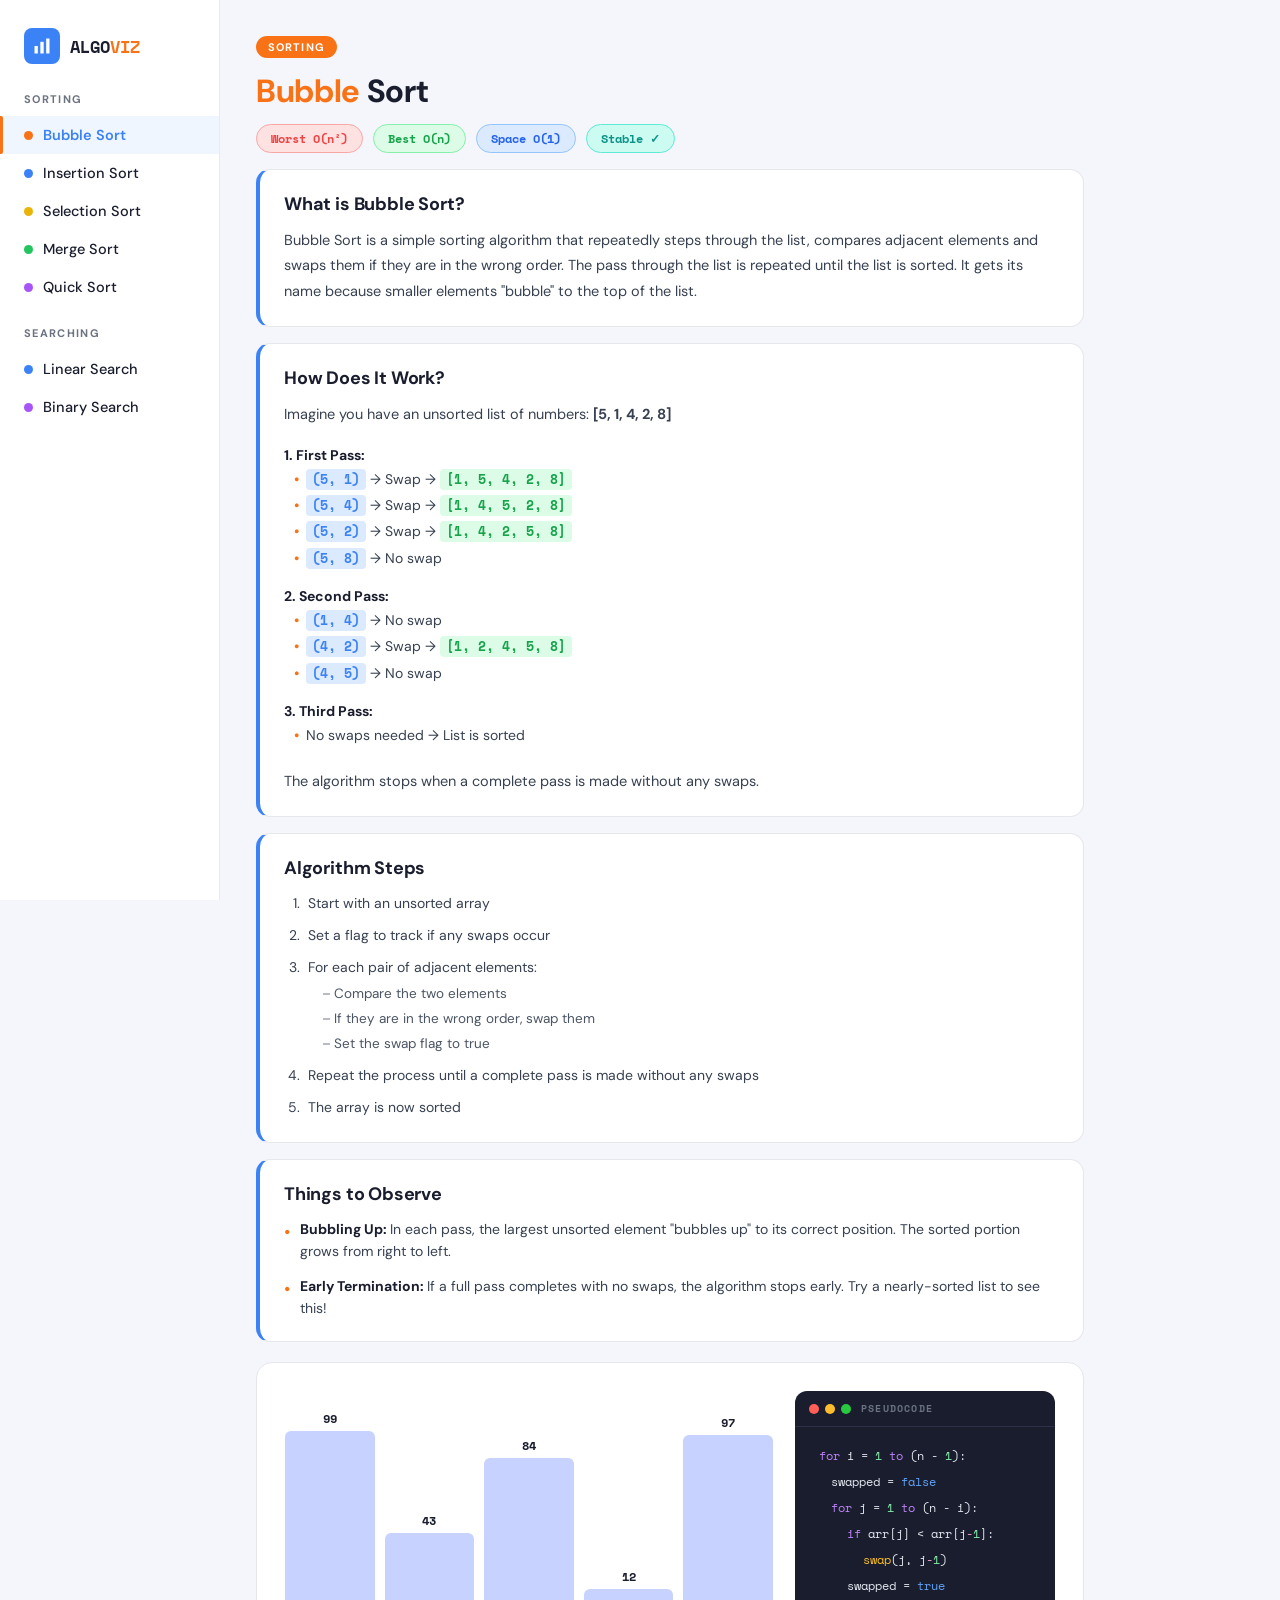
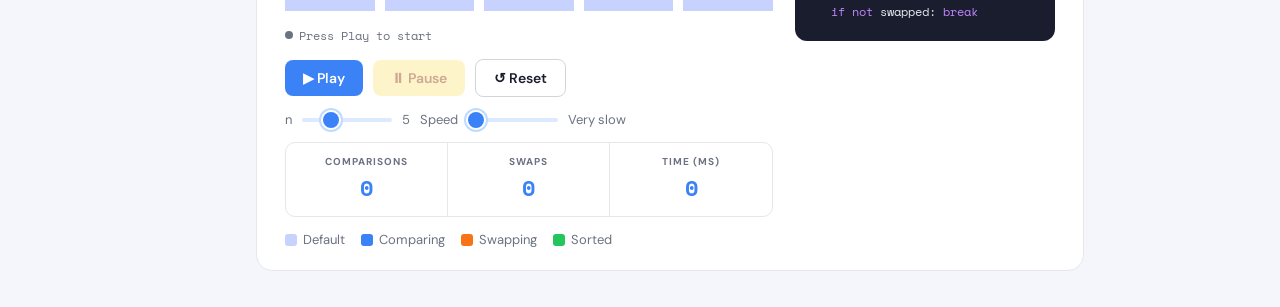
==== commit e7e01e62: "Add searching algorithms UI and linear search logic" ====
--- a/index.html
+++ b/index.html
@@ -36,6 +36,15 @@
   </div>
   <div class="nav-item" data-algo="quick" onclick="switchAlgo('quick', this)">
     <span class="nav-dot" style="background:#a855f7"></span> Quick Sort
+  </div>
+  <div class="nav-label" style="margin-top: 20px;">SEARCHING</div>
+
+  <div class="nav-item" data-algo="linear" onclick="switchAlgo('linear', this)">
+    <span class="nav-dot" style="background: #3b82f6"></span> Linear Search
+  </div>
+
+  <div class="nav-item" data-algo="binary" onclick="switchAlgo('binary', this)">
+    <span class="nav-dot" style="background: #a855f7"></span> Binary Search
   </div>
 </div>
 
@@ -394,7 +403,105 @@
       </div>
     </div>
   </div>
-
+  <!-- ========== LINEAR SEARCH ========== -->
+<div class="algo-info" id="info-linear">
+
+  <div class="info-section">
+    <div class="algo-tag" style="background:#3b82f6">SEARCHING</div>
+    <div class="algo-title"><span>Linear</span> Search</div>
+
+    <div class="badges">
+      <span class="badge badge-red">Worst O(n)</span>
+      <span class="badge badge-green">Best O(1)</span>
+      <span class="badge badge-blue">Space O(1)</span>
+    </div>
+  </div>
+
+  <div class="detail-card">
+    <div class="detail-section-title">What is Linear Search?</div>
+    <p class="detail-text">
+      Linear Search is a simple searching algorithm that checks each element
+      of an array one by one until the target element is found or the entire
+      array has been checked.
+    </p>
+  </div>
+
+  <div class="detail-card">
+    <div class="detail-section-title">How Does It Work?</div>
+
+    <p class="detail-text">
+      Imagine you have an array:
+      <strong>[10, 25, 7, 42, 18]</strong>
+      and you want to find <strong>42</strong>.
+    </p>
+
+    <div class="pass-block">
+      <div class="pass-title">Step 1:</div>
+      <ul class="pass-list">
+        <li>Compare <span class="pair">10</span> with target <span class="pair">42</span> → Not found</li>
+      </ul>
+    </div>
+
+    <div class="pass-block">
+      <div class="pass-title">Step 2:</div>
+      <ul class="pass-list">
+        <li>Compare <span class="pair">25</span> with target <span class="pair">42</span> → Not found</li>
+      </ul>
+    </div>
+
+    <div class="pass-block">
+      <div class="pass-title">Step 3:</div>
+      <ul class="pass-list">
+        <li>Compare <span class="pair">7</span> with target <span class="pair">42</span> → Not found</li>
+      </ul>
+    </div>
+
+    <div class="pass-block">
+      <div class="pass-title">Step 4:</div>
+      <ul class="pass-list">
+        <li>Compare <span class="pair">42</span> with target <span class="pair">42</span> → Found ✓</li>
+      </ul>
+    </div>
+  </div>
+
+  <div class="detail-card">
+    <div class="detail-section-title">Algorithm Steps</div>
+
+    <ol class="steps-list">
+      <li>Start from the first element of the array</li>
+      <li>Compare the current element with the target</li>
+      <li>If the element matches the target, return its position</li>
+      <li>If it does not match, move to the next element</li>
+      <li>Continue until the target is found or the array ends</li>
+    </ol>
+  </div>
+
+  <div class="detail-card">
+    <div class="detail-section-title">Things to Observe</div>
+
+    <div class="observe-item">
+      <div class="observe-dot">•</div>
+      <div>
+        <span class="observe-label">One by One: </span>
+        <span class="observe-text">
+          Linear Search checks elements sequentially from left to right.
+        </span>
+      </div>
+    </div>
+
+    <div class="observe-item">
+      <div class="observe-dot">•</div>
+      <div>
+        <span class="observe-label">Early Finding: </span>
+        <span class="observe-text">
+          If the target is the first element, only one comparison is needed.
+        </span>
+      </div>
+    </div>
+
+  </div>
+
+</div>
   <!-- ===== VISUALIZER CARD ===== -->
   <div class="viz-card">
     <div class="viz-row">
--- a/style.css
+++ b/style.css
@@ -665,4 +665,4 @@
 /* Indentation levels */
 .indent1 { padding-left: 20px; }
 .indent2 { padding-left: 36px; }
-.indent3 { padding-left: 52px; }+.indent3 { padding-left: 52px; } 
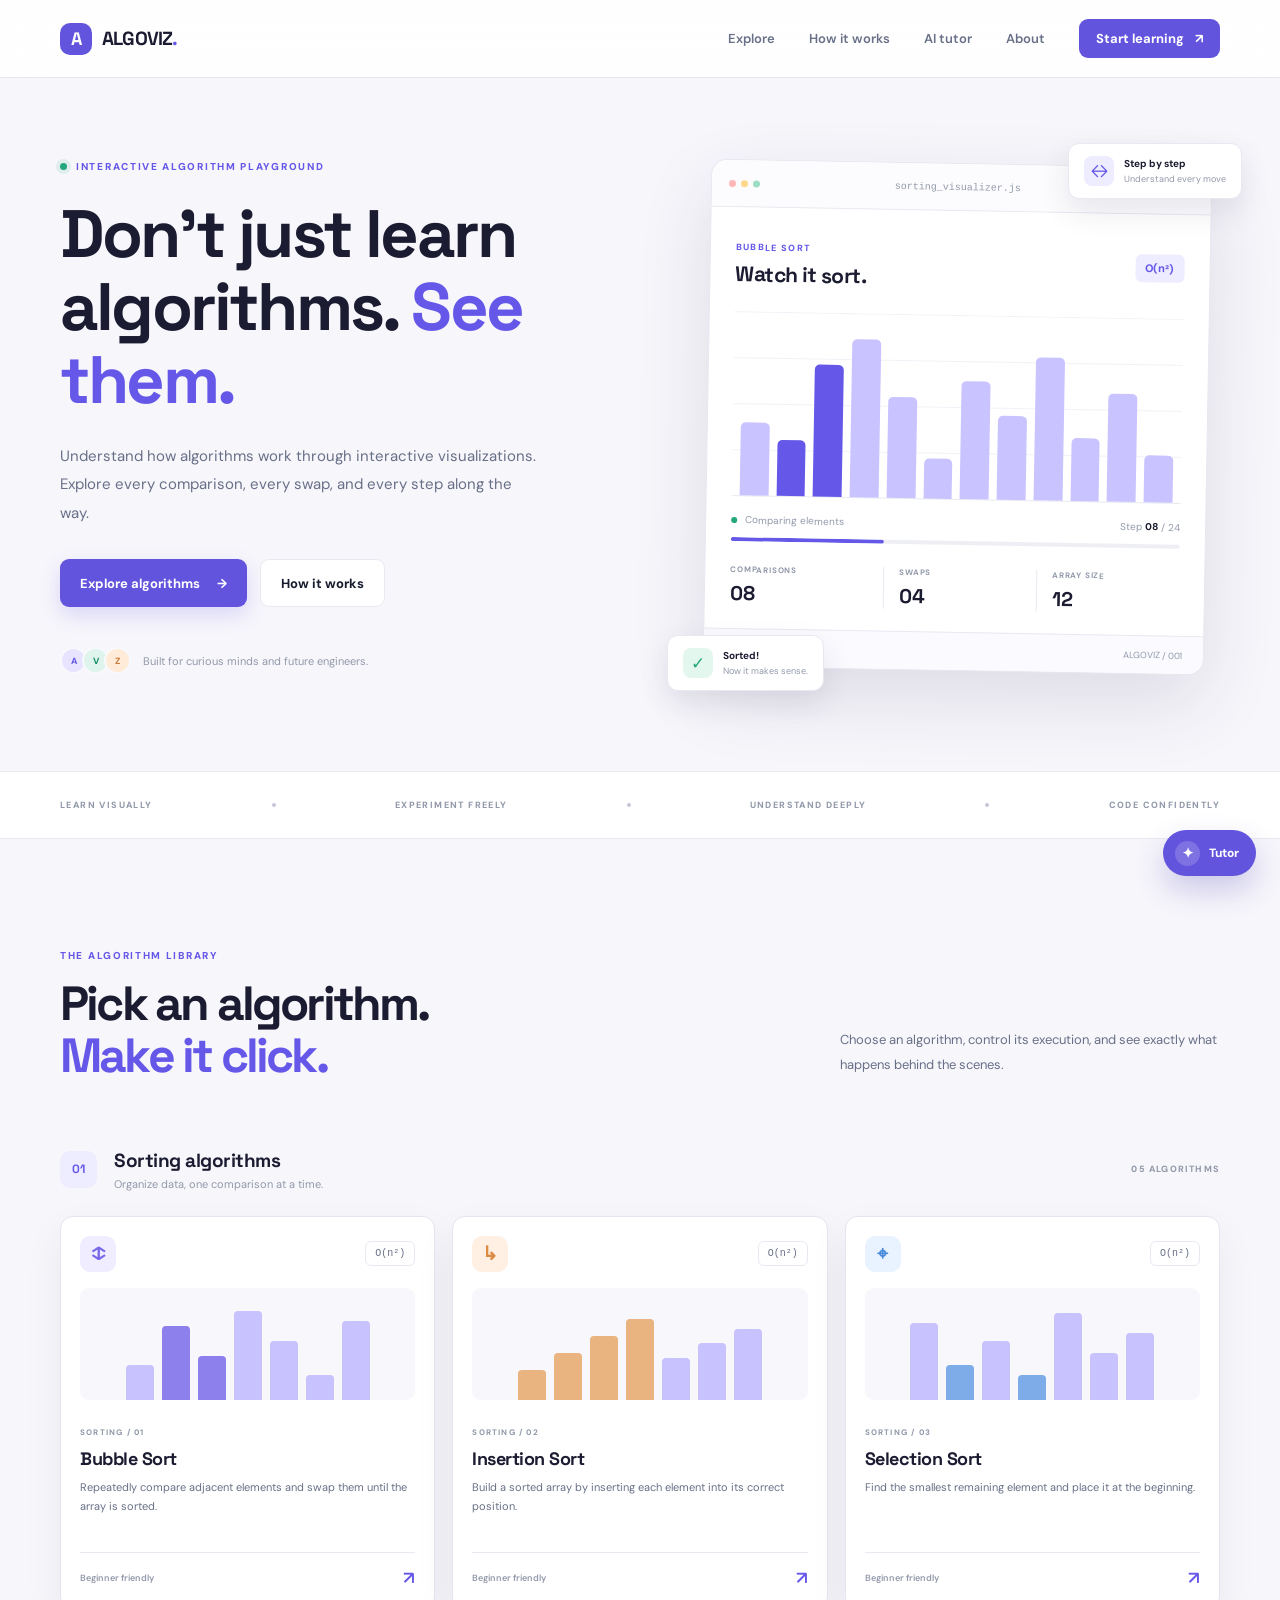
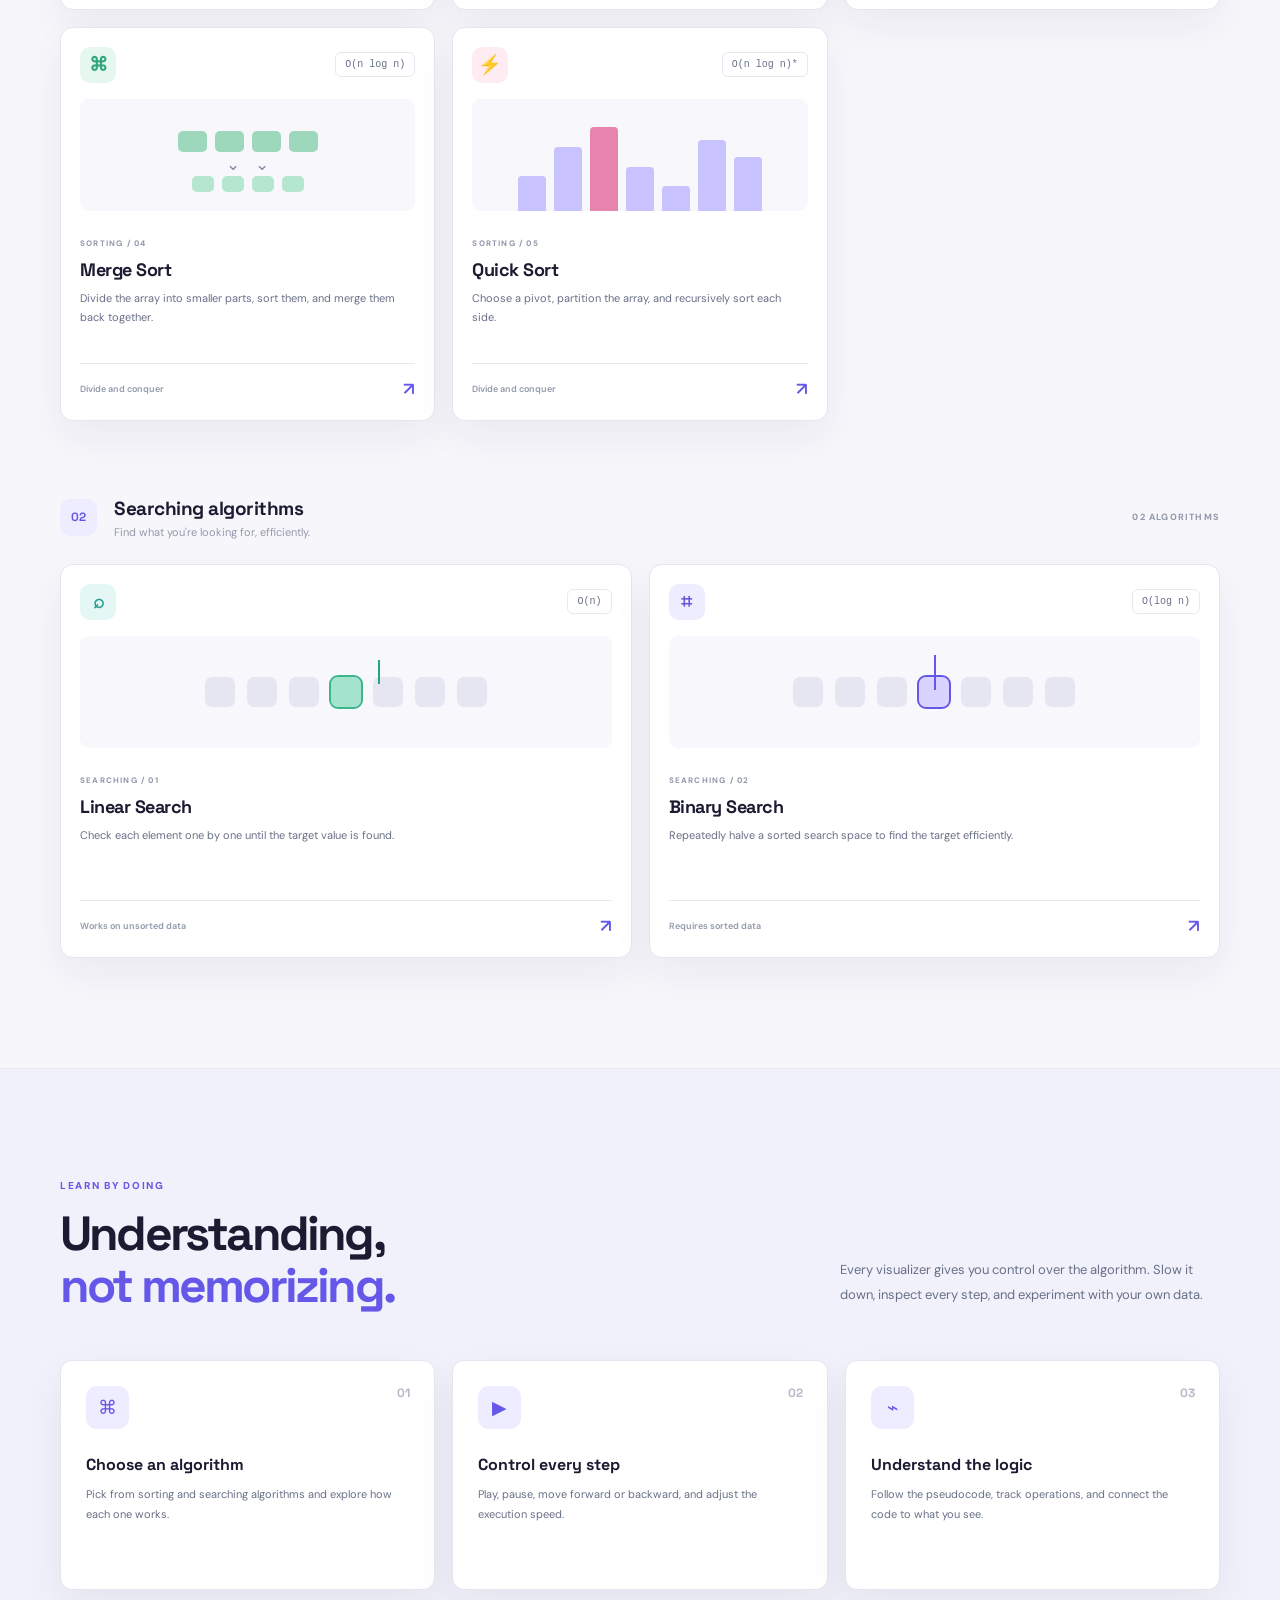
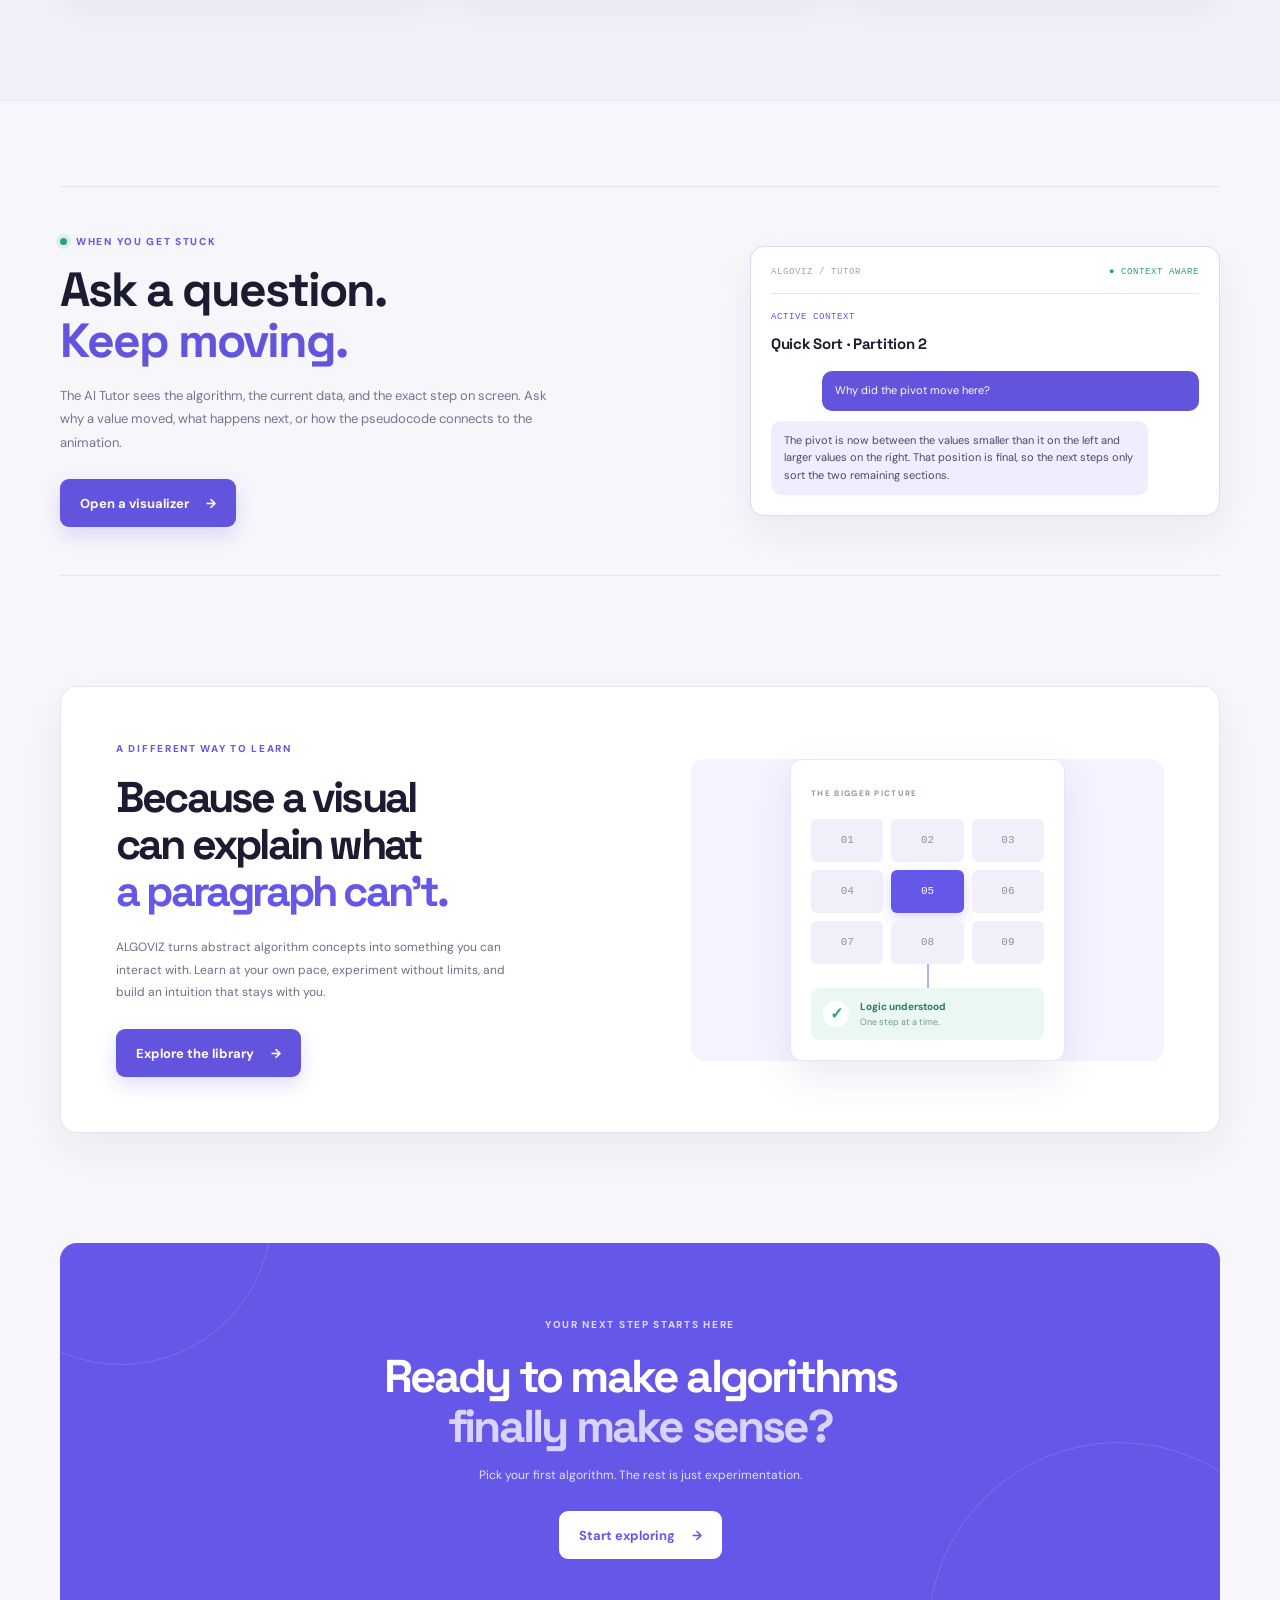
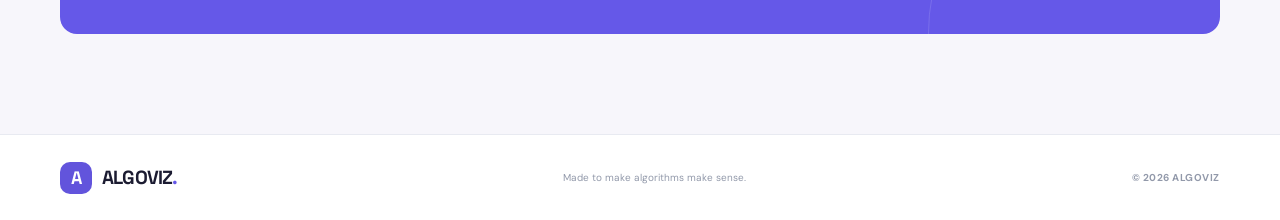
==== commit c53d22cc: "Merge 9eebc20c7fab1791356638d55377aa856ebedf6d into e7e01e629f62910eba43f7ba8058ca913380bcb0" ====
--- a/index.html
+++ b/index.html
@@ -1,570 +1,484 @@
+
 <!DOCTYPE html>
 <html lang="en">
 <head>
   <meta charset="UTF-8" />
-  <meta name="viewport" content="width=device-width, initial-scale=1.0"/>
-  <title>ALGOVIZ – Sorting Visualizer</title>
-  <link href="https://fonts.googleapis.com/css2?family=Space+Mono:wght@400;700&family=DM+Sans:wght@400;500;600;700&display=swap" rel="stylesheet"/>
-  <link rel="stylesheet" href="style.css"/>
+  <meta name="viewport" content="width=device-width, initial-scale=1.0" />
+  <meta name="theme-color" content="#f8f9fc" />
+  <meta name="description" content="Explore sorting and searching algorithms through interactive visualizations. Learn how algorithms work, one step at a time." />
+  <title>ALGOVIZ — See Algorithms in Action</title>
+  <link rel="preconnect" href="https://fonts.googleapis.com">
+  <link rel="preconnect" href="https://fonts.gstatic.com" crossorigin>
+  <link href="https://fonts.googleapis.com/css2?family=DM+Sans:wght@400;500;600;700;800&family=Space+Grotesk:wght@400;500;600;700&display=swap" rel="stylesheet">
+  <link rel="stylesheet" href="css/global.css" />
+  <link rel="stylesheet" href="css/overhaul.css" />
+  <link rel="stylesheet" href="css/tutor.css" />
+  <script src="js/app.js" defer></script>
+  <script src="js/ai-tutor.js" defer></script>
 </head>
 <body>
-
-<!-- ===== SIDEBAR ===== -->
-<div class="sidebar">
-  <div class="logo">
-    <div class="logo-icon">
-      <svg viewBox="0 0 24 24">
-        <rect x="3" y="12" width="4" height="9"/>
-        <rect x="10" y="7" width="4" height="14"/>
-        <rect x="17" y="3" width="4" height="18"/>
-      </svg>
+  <header class="site-header">
+    <nav class="navbar container">
+      <a href="index.html" class="brand">
+        <span class="brand-mark">A</span>
+        <span>ALGOVIZ<span class="brand-dot">.</span></span>
+      </a>
+
+      <button class="menu-toggle" id="menuToggle" aria-label="Toggle navigation" aria-expanded="false">
+        <span></span>
+        <span></span>
+      </button>
+
+      <div class="nav-links" id="navLinks">
+        <a href="#explore">Explore</a>
+        <a href="#how-it-works">How it works</a>
+        <a href="#ai-tutor">AI tutor</a>
+        <a href="#about">About</a>
+        <a href="#explore" class="nav-cta">Start learning <span>↗</span></a>
+      </div>
+    </nav>
+  </header>
+
+  <main>
+    <section class="hero container">
+      <div class="hero-content reveal">
+        <div class="eyebrow">
+          <span class="eyebrow-dot"></span>
+          INTERACTIVE ALGORITHM PLAYGROUND
+        </div>
+
+        <h1>
+          Don't just learn<br />
+          algorithms. <span>See them.</span>
+        </h1>
+
+        <p class="hero-description">
+          Understand how algorithms work through interactive visualizations.
+          Explore every comparison, every swap, and every step along the way.
+        </p>
+
+        <div class="hero-actions">
+          <a href="#explore" class="button button-primary">
+            Explore algorithms <span>→</span>
+          </a>
+          <a href="#how-it-works" class="button button-secondary">
+            How it works
+          </a>
+        </div>
+
+        <div class="hero-meta">
+          <div class="avatar-stack">
+            <span>A</span>
+            <span>V</span>
+            <span>Z</span>
+          </div>
+          <p>Built for curious minds and future engineers.</p>
+        </div>
+      </div>
+
+      <div class="hero-visual reveal">
+        <div class="visual-window">
+          <div class="window-top">
+            <div class="window-dots">
+              <i></i><i></i><i></i>
+            </div>
+            <span>sorting_visualizer.js</span>
+            <span class="live-indicator"><i></i> LIVE</span>
+          </div>
+
+          <div class="visual-content">
+            <div class="visual-heading">
+              <div>
+                <span class="visual-label">BUBBLE SORT</span>
+                <h3>Watch it sort.</h3>
+              </div>
+              <span class="complexity-tag">O(n²)</span>
+            </div>
+
+            <div class="bars-container" id="previewBars">
+              <div class="bar" style="height: 42%"></div>
+              <div class="bar" style="height: 76%"></div>
+              <div class="bar" style="height: 32%"></div>
+              <div class="bar" style="height: 91%"></div>
+              <div class="bar" style="height: 58%"></div>
+              <div class="bar" style="height: 23%"></div>
+              <div class="bar" style="height: 68%"></div>
+              <div class="bar" style="height: 48%"></div>
+              <div class="bar" style="height: 82%"></div>
+              <div class="bar" style="height: 36%"></div>
+              <div class="bar" style="height: 62%"></div>
+              <div class="bar" style="height: 27%"></div>
+            </div>
+
+            <div class="visual-status">
+              <span><i class="status-dot"></i> Comparing elements</span>
+              <span>Step <strong>08</strong> / 24</span>
+            </div>
+
+            <div class="visual-progress">
+              <span></span>
+            </div>
+
+            <div class="visual-stats">
+              <div>
+                <span>COMPARISONS</span>
+                <strong>08</strong>
+              </div>
+              <div>
+                <span>SWAPS</span>
+                <strong>04</strong>
+              </div>
+              <div>
+                <span>ARRAY SIZE</span>
+                <strong>12</strong>
+              </div>
+            </div>
+          </div>
+
+          <div class="visual-footer">
+            <span>● Interactive preview</span>
+            <span>ALGOVIZ / 001</span>
+          </div>
+        </div>
+
+        <div class="floating-note note-top">
+          <span class="note-icon">↔</span>
+          <div>
+            <strong>Step by step</strong>
+            <small>Understand every move</small>
+          </div>
+        </div>
+
+        <div class="floating-note note-bottom">
+          <span class="note-icon note-icon-green">✓</span>
+          <div>
+            <strong>Sorted!</strong>
+            <small>Now it makes sense.</small>
+          </div>
+        </div>
+      </div>
+    </section>
+
+    <section class="trust-strip">
+      <div class="container trust-inner">
+        <span>LEARN VISUALLY</span>
+        <span class="trust-divider"></span>
+        <span>EXPERIMENT FREELY</span>
+        <span class="trust-divider"></span>
+        <span>UNDERSTAND DEEPLY</span>
+        <span class="trust-divider"></span>
+        <span>CODE CONFIDENTLY</span>
+      </div>
+    </section>
+
+    <section class="explore-section section container" id="explore">
+      <div class="section-heading reveal">
+        <div>
+          <div class="eyebrow">THE ALGORITHM LIBRARY</div>
+          <h2>Pick an algorithm.<br /><span>Make it click.</span></h2>
+        </div>
+        <p>
+          Choose an algorithm, control its execution, and see exactly
+          what happens behind the scenes.
+        </p>
+      </div>
+
+      <div class="category-heading reveal">
+        <div class="category-number">01</div>
+        <div>
+          <h3>Sorting algorithms</h3>
+          <p>Organize data, one comparison at a time.</p>
+        </div>
+        <span class="category-count">05 ALGORITHMS</span>
+      </div>
+
+      <div class="algorithm-grid">
+        <a href="pages/sorting/bubble.html" class="algorithm-card featured-card reveal">
+          <div class="card-top">
+            <span class="card-icon icon-purple">↕</span>
+            <span class="card-complexity">O(n²)</span>
+          </div>
+          <div class="card-visual bubble-art">
+            <span style="--h: 35%"></span>
+            <span style="--h: 75%"></span>
+            <span style="--h: 45%"></span>
+            <span style="--h: 90%"></span>
+            <span style="--h: 60%"></span>
+            <span style="--h: 25%"></span>
+            <span style="--h: 80%"></span>
+          </div>
+          <div class="card-content">
+            <span class="card-index">SORTING / 01</span>
+            <h4>Bubble Sort</h4>
+            <p>Repeatedly compare adjacent elements and swap them until the array is sorted.</p>
+          </div>
+          <div class="card-bottom">
+            <span>Beginner friendly</span>
+            <span class="card-arrow">↗</span>
+          </div>
+        </a>
+
+        <a href="pages/sorting/insertion.html" class="algorithm-card reveal">
+          <div class="card-top">
+            <span class="card-icon icon-orange">↳</span>
+            <span class="card-complexity">O(n²)</span>
+          </div>
+          <div class="card-visual insertion-art">
+            <span style="--h: 30%"></span>
+            <span style="--h: 48%"></span>
+            <span style="--h: 65%"></span>
+            <span style="--h: 82%"></span>
+            <span style="--h: 42%"></span>
+            <span style="--h: 58%"></span>
+            <span style="--h: 72%"></span>
+          </div>
+          <div class="card-content">
+            <span class="card-index">SORTING / 02</span>
+            <h4>Insertion Sort</h4>
+            <p>Build a sorted array by inserting each element into its correct position.</p>
+          </div>
+          <div class="card-bottom">
+            <span>Beginner friendly</span>
+            <span class="card-arrow">↗</span>
+          </div>
+        </a>
+
+        <a href="pages/sorting/selection.html" class="algorithm-card reveal">
+          <div class="card-top">
+            <span class="card-icon icon-blue">⌖</span>
+            <span class="card-complexity">O(n²)</span>
+          </div>
+          <div class="card-visual selection-art">
+            <span style="--h: 78%"></span>
+            <span style="--h: 35%"></span>
+            <span style="--h: 60%"></span>
+            <span style="--h: 25%"></span>
+            <span style="--h: 88%"></span>
+            <span style="--h: 48%"></span>
+            <span style="--h: 68%"></span>
+          </div>
+          <div class="card-content">
+            <span class="card-index">SORTING / 03</span>
+            <h4>Selection Sort</h4>
+            <p>Find the smallest remaining element and place it at the beginning.</p>
+          </div>
+          <div class="card-bottom">
+            <span>Beginner friendly</span>
+            <span class="card-arrow">↗</span>
+          </div>
+        </a>
+
+        <a href="pages/sorting/merge.html" class="algorithm-card reveal">
+          <div class="card-top">
+            <span class="card-icon icon-green">⌘</span>
+            <span class="card-complexity">O(n log n)</span>
+          </div>
+          <div class="card-visual merge-art">
+            <div class="merge-row">
+              <span></span><span></span><span></span><span></span>
+            </div>
+            <div class="merge-lines">⌄ &nbsp; ⌄</div>
+            <div class="merge-row merge-row-small">
+              <span></span><span></span><span></span><span></span>
+            </div>
+          </div>
+          <div class="card-content">
+            <span class="card-index">SORTING / 04</span>
+            <h4>Merge Sort</h4>
+            <p>Divide the array into smaller parts, sort them, and merge them back together.</p>
+          </div>
+          <div class="card-bottom">
+            <span>Divide and conquer</span>
+            <span class="card-arrow">↗</span>
+          </div>
+        </a>
+
+        <a href="pages/sorting/quick.html" class="algorithm-card reveal">
+          <div class="card-top">
+            <span class="card-icon icon-pink">⚡</span>
+            <span class="card-complexity">O(n log n)*</span>
+          </div>
+          <div class="card-visual quick-art">
+            <span style="--h: 35%"></span>
+            <span style="--h: 65%"></span>
+            <span class="pivot" style="--h: 85%"></span>
+            <span style="--h: 45%"></span>
+            <span style="--h: 25%"></span>
+            <span style="--h: 72%"></span>
+            <span style="--h: 55%"></span>
+          </div>
+          <div class="card-content">
+            <span class="card-index">SORTING / 05</span>
+            <h4>Quick Sort</h4>
+            <p>Choose a pivot, partition the array, and recursively sort each side.</p>
+          </div>
+          <div class="card-bottom">
+            <span>Divide and conquer</span>
+            <span class="card-arrow">↗</span>
+          </div>
+        </a>
+      </div>
+
+      <div class="category-heading search-heading reveal">
+        <div class="category-number">02</div>
+        <div>
+          <h3>Searching algorithms</h3>
+          <p>Find what you're looking for, efficiently.</p>
+        </div>
+        <span class="category-count">02 ALGORITHMS</span>
+      </div>
+
+      <div class="algorithm-grid search-grid">
+        <a href="pages/searching/linear.html" class="algorithm-card reveal">
+          <div class="card-top">
+            <span class="card-icon icon-teal">⌕</span>
+            <span class="card-complexity">O(n)</span>
+          </div>
+          <div class="card-visual linear-art">
+            <span></span><span></span><span></span><span class="search-hit"></span><span></span><span></span><span></span>
+            <i></i>
+          </div>
+          <div class="card-content">
+            <span class="card-index">SEARCHING / 01</span>
+            <h4>Linear Search</h4>
+            <p>Check each element one by one until the target value is found.</p>
+          </div>
+          <div class="card-bottom">
+            <span>Works on unsorted data</span>
+            <span class="card-arrow">↗</span>
+          </div>
+        </a>
+
+        <a href="pages/searching/binary.html" class="algorithm-card reveal">
+          <div class="card-top">
+            <span class="card-icon icon-indigo">⌗</span>
+            <span class="card-complexity">O(log n)</span>
+          </div>
+          <div class="card-visual binary-art">
+            <span></span><span></span><span></span><span class="binary-mid"></span><span></span><span></span><span></span>
+            <i></i>
+          </div>
+          <div class="card-content">
+            <span class="card-index">SEARCHING / 02</span>
+            <h4>Binary Search</h4>
+            <p>Repeatedly halve a sorted search space to find the target efficiently.</p>
+          </div>
+          <div class="card-bottom">
+            <span>Requires sorted data</span>
+            <span class="card-arrow">↗</span>
+          </div>
+        </a>
+      </div>
+    </section>
+
+    <section class="how-section" id="how-it-works">
+      <div class="container">
+        <div class="section-heading reveal">
+          <div>
+            <div class="eyebrow">LEARN BY DOING</div>
+            <h2>Understanding,<br /><span>not memorizing.</span></h2>
+          </div>
+          <p>
+            Every visualizer gives you control over the algorithm.
+            Slow it down, inspect every step, and experiment with your own data.
+          </p>
+        </div>
+
+        <div class="steps-grid">
+          <div class="step-card reveal">
+            <span class="step-number">01</span>
+            <div class="step-icon">⌘</div>
+            <h3>Choose an algorithm</h3>
+            <p>Pick from sorting and searching algorithms and explore how each one works.</p>
+          </div>
+          <div class="step-card reveal">
+            <span class="step-number">02</span>
+            <div class="step-icon">▶</div>
+            <h3>Control every step</h3>
+            <p>Play, pause, move forward or backward, and adjust the execution speed.</p>
+          </div>
+          <div class="step-card reveal">
+            <span class="step-number">03</span>
+            <div class="step-icon">⌁</div>
+            <h3>Understand the logic</h3>
+            <p>Follow the pseudocode, track operations, and connect the code to what you see.</p>
+          </div>
+        </div>
+      </div>
+    </section>
+
+    <section class="ai-feature-section container" id="ai-tutor">
+      <div class="ai-feature-copy reveal">
+        <div class="eyebrow"><span class="eyebrow-dot"></span>WHEN YOU GET STUCK</div>
+        <h2>Ask a question.<br /><span>Keep moving.</span></h2>
+        <p>
+          The AI Tutor sees the algorithm, the current data, and the exact step
+          on screen. Ask why a value moved, what happens next, or how the
+          pseudocode connects to the animation.
+        </p>
+        <a href="#explore" class="button button-primary">Open a visualizer <span>→</span></a>
+      </div>
+      <div class="ai-feature-preview reveal" aria-label="AI Tutor preview">
+        <div class="ai-preview-topline"><span>ALGOVIZ / TUTOR</span><span class="ai-preview-live">● CONTEXT AWARE</span></div>
+        <div class="ai-preview-context"><span>ACTIVE CONTEXT</span><strong>Quick Sort · Partition 2</strong></div>
+        <div class="ai-preview-message ai-preview-user">Why did the pivot move here?</div>
+        <div class="ai-preview-message ai-preview-answer">The pivot is now between the values smaller than it on the left and larger values on the right. That position is final, so the next steps only sort the two remaining sections.</div>
+      </div>
+    </section>
+
+    <section class="about-section container" id="about">
+      <div class="about-panel reveal">
+        <div class="about-copy">
+          <div class="eyebrow">A DIFFERENT WAY TO LEARN</div>
+          <h2>Because a visual<br />can explain what<br /><span>a paragraph can't.</span></h2>
+          <p>
+            ALGOVIZ turns abstract algorithm concepts into something you can
+            interact with. Learn at your own pace, experiment without limits,
+            and build an intuition that stays with you.
+          </p>
+          <a href="#explore" class="button button-primary">Explore the library <span>→</span></a>
+        </div>
+
+        <div class="about-art">
+          <div class="about-art-card">
+            <span class="art-caption">THE BIGGER PICTURE</span>
+            <div class="art-grid">
+              <span>01</span><span>02</span><span>03</span>
+              <span>04</span><span class="art-active">05</span><span>06</span>
+              <span>07</span><span>08</span><span>09</span>
+            </div>
+            <div class="art-connector"></div>
+            <div class="art-result">
+              <span>✓</span>
+              <div>
+                <strong>Logic understood</strong>
+                <small>One step at a time.</small>
+              </div>
+            </div>
+          </div>
+        </div>
+      </div>
+    </section>
+
+    <section class="final-cta container">
+      <div class="final-cta-inner reveal">
+        <div class="eyebrow">YOUR NEXT STEP STARTS HERE</div>
+        <h2>Ready to make algorithms<br /><span>finally make sense?</span></h2>
+        <p>Pick your first algorithm. The rest is just experimentation.</p>
+        <a href="#explore" class="button button-light">Start exploring <span>→</span></a>
+      </div>
+    </section>
+  </main>
+
+  <footer class="site-footer">
+    <div class="container footer-inner">
+      <a href="index.html" class="brand">
+        <span class="brand-mark">A</span>
+        <span>ALGOVIZ<span class="brand-dot">.</span></span>
+      </a>
+      <p>Made to make algorithms make sense.</p>
+      <span class="footer-copy">© 2026 ALGOVIZ</span>
     </div>
-    <div class="logo-text">ALGO<span>VIZ</span></div>
-  </div>
-  <div class="nav-label">Sorting</div>
-  <div class="nav-item active" data-algo="bubble" onclick="switchAlgo('bubble', this)">
-    <span class="nav-dot" style="background:#f97316"></span> Bubble Sort
-  </div>
-  <div class="nav-item" data-algo="insertion" onclick="switchAlgo('insertion', this)">
-    <span class="nav-dot" style="background:#3b82f6"></span> Insertion Sort
-  </div>
-  <div class="nav-item" data-algo="selection" onclick="switchAlgo('selection', this)">
-    <span class="nav-dot" style="background:#eab308"></span> Selection Sort
-  </div>
-  <div class="nav-item" data-algo="merge" onclick="switchAlgo('merge', this)">
-    <span class="nav-dot" style="background:#22c55e"></span> Merge Sort
-  </div>
-  <div class="nav-item" data-algo="quick" onclick="switchAlgo('quick', this)">
-    <span class="nav-dot" style="background:#a855f7"></span> Quick Sort
-  </div>
-  <div class="nav-label" style="margin-top: 20px;">SEARCHING</div>
-
-  <div class="nav-item" data-algo="linear" onclick="switchAlgo('linear', this)">
-    <span class="nav-dot" style="background: #3b82f6"></span> Linear Search
-  </div>
-
-  <div class="nav-item" data-algo="binary" onclick="switchAlgo('binary', this)">
-    <span class="nav-dot" style="background: #a855f7"></span> Binary Search
-  </div>
-</div>
-
-<!-- ===== MAIN CONTENT ===== -->
-<div class="main">
-
-  <!-- ========== BUBBLE SORT ========== -->
-  <div class="algo-info active" id="info-bubble">
-    <div class="info-section">
-      <div class="algo-tag" style="background:#f97316">SORTING</div>
-      <div class="algo-title"><span>Bubble</span> Sort</div>
-      <div class="badges">
-        <span class="badge badge-red">Worst O(n²)</span>
-        <span class="badge badge-green">Best O(n)</span>
-        <span class="badge badge-blue">Space O(1)</span>
-        <span class="badge badge-teal">Stable ✓</span>
-      </div>
-    </div>
-    <div class="detail-card">
-      <div class="detail-section-title">What is Bubble Sort?</div>
-      <p class="detail-text">Bubble Sort is a simple sorting algorithm that repeatedly steps through the list, compares adjacent elements and swaps them if they are in the wrong order. The pass through the list is repeated until the list is sorted. It gets its name because smaller elements "bubble" to the top of the list.</p>
-    </div>
-    <div class="detail-card">
-      <div class="detail-section-title">How Does It Work?</div>
-      <p class="detail-text">Imagine you have an unsorted list of numbers: <strong>[5, 1, 4, 2, 8]</strong></p>
-      <div class="pass-block">
-        <div class="pass-title">1. First Pass:</div>
-        <ul class="pass-list">
-          <li><span class="pair">(5, 1)</span> → Swap → <span class="arr-state">[1, 5, 4, 2, 8]</span></li>
-          <li><span class="pair">(5, 4)</span> → Swap → <span class="arr-state">[1, 4, 5, 2, 8]</span></li>
-          <li><span class="pair">(5, 2)</span> → Swap → <span class="arr-state">[1, 4, 2, 5, 8]</span></li>
-          <li><span class="pair">(5, 8)</span> → No swap</li>
-        </ul>
-      </div>
-      <div class="pass-block">
-        <div class="pass-title">2. Second Pass:</div>
-        <ul class="pass-list">
-          <li><span class="pair">(1, 4)</span> → No swap</li>
-          <li><span class="pair">(4, 2)</span> → Swap → <span class="arr-state">[1, 2, 4, 5, 8]</span></li>
-          <li><span class="pair">(4, 5)</span> → No swap</li>
-        </ul>
-      </div>
-      <div class="pass-block">
-        <div class="pass-title">3. Third Pass:</div>
-        <ul class="pass-list">
-          <li>No swaps needed → List is sorted</li>
-        </ul>
-      </div>
-      <p class="detail-text" style="margin-top:10px">The algorithm stops when a complete pass is made without any swaps.</p>
-    </div>
-    <div class="detail-card">
-      <div class="detail-section-title">Algorithm Steps</div>
-      <ol class="steps-list">
-        <li>Start with an unsorted array</li>
-        <li>Set a flag to track if any swaps occur</li>
-        <li>For each pair of adjacent elements:
-          <ul class="sub-list">
-            <li>Compare the two elements</li>
-            <li>If they are in the wrong order, swap them</li>
-            <li>Set the swap flag to true</li>
-          </ul>
-        </li>
-        <li>Repeat the process until a complete pass is made without any swaps</li>
-        <li>The array is now sorted</li>
-      </ol>
-    </div>
-    <div class="detail-card">
-      <div class="detail-section-title">Things to Observe</div>
-      <div class="observe-item">
-        <div class="observe-dot">•</div>
-        <div><span class="observe-label">Bubbling Up: </span><span class="observe-text">In each pass, the largest unsorted element "bubbles up" to its correct position. The sorted portion grows from right to left.</span></div>
-      </div>
-      <div class="observe-item">
-        <div class="observe-dot">•</div>
-        <div><span class="observe-label">Early Termination: </span><span class="observe-text">If a full pass completes with no swaps, the algorithm stops early. Try a nearly-sorted list to see this!</span></div>
-      </div>
-    </div>
-  </div>
-
-  <!-- ========== INSERTION SORT ========== -->
-  <div class="algo-info" id="info-insertion">
-    <div class="info-section">
-      <div class="algo-tag" style="background:#3b82f6">SORTING</div>
-      <div class="algo-title"><span>Insertion</span> Sort</div>
-      <div class="badges">
-        <span class="badge badge-red">Worst O(n²)</span>
-        <span class="badge badge-green">Best O(n)</span>
-        <span class="badge badge-blue">Space O(1)</span>
-        <span class="badge badge-teal">Stable ✓</span>
-      </div>
-    </div>
-    <div class="detail-card">
-      <div class="detail-section-title">What is Insertion Sort?</div>
-      <p class="detail-text">Insertion Sort builds the sorted array one element at a time. It picks each element from the unsorted part and inserts it into its correct position in the sorted part. It works similarly to how you sort playing cards in your hands — you pick one card and insert it in the right spot.</p>
-    </div>
-    <div class="detail-card">
-      <div class="detail-section-title">How Does It Work?</div>
-      <p class="detail-text">Imagine you have an unsorted list: <strong>[5, 3, 1, 4, 2]</strong></p>
-      <div class="pass-block">
-        <div class="pass-title">1. Start: Sorted = [5], Unsorted = [3, 1, 4, 2]</div>
-        <ul class="pass-list">
-          <li>Pick <span class="pair">3</span> → Compare with 5 → Insert before 5 → <span class="arr-state">[3, 5, 1, 4, 2]</span></li>
-        </ul>
-      </div>
-      <div class="pass-block">
-        <div class="pass-title">2. Sorted = [3, 5], Unsorted = [1, 4, 2]</div>
-        <ul class="pass-list">
-          <li>Pick <span class="pair">1</span> → Shift 5, shift 3 → Insert at start → <span class="arr-state">[1, 3, 5, 4, 2]</span></li>
-        </ul>
-      </div>
-      <div class="pass-block">
-        <div class="pass-title">3. Sorted = [1, 3, 5], Unsorted = [4, 2]</div>
-        <ul class="pass-list">
-          <li>Pick <span class="pair">4</span> → Shift 5 → Insert after 3 → <span class="arr-state">[1, 3, 4, 5, 2]</span></li>
-        </ul>
-      </div>
-      <div class="pass-block">
-        <div class="pass-title">4. Sorted = [1, 3, 4, 5], Unsorted = [2]</div>
-        <ul class="pass-list">
-          <li>Pick <span class="pair">2</span> → Shift 5, 4, 3 → Insert after 1 → <span class="arr-state">[1, 2, 3, 4, 5] ✓</span></li>
-        </ul>
-      </div>
-    </div>
-    <div class="detail-card">
-      <div class="detail-section-title">Algorithm Steps</div>
-      <ol class="steps-list">
-        <li>Start from the second element (index 1)</li>
-        <li>Store the current element as <em>key</em></li>
-        <li>Compare <em>key</em> with elements to its left:
-          <ul class="sub-list">
-            <li>Shift elements greater than <em>key</em> one position to the right</li>
-          </ul>
-        </li>
-        <li>Insert <em>key</em> at its correct position</li>
-        <li>Repeat for all remaining elements</li>
-      </ol>
-    </div>
-    <div class="detail-card">
-      <div class="detail-section-title">Things to Observe</div>
-      <div class="observe-item">
-        <div class="observe-dot">•</div>
-        <div><span class="observe-label">Building Left: </span><span class="observe-text">The left portion is always sorted. Watch how each new element finds its correct position.</span></div>
-      </div>
-      <div class="observe-item">
-        <div class="observe-dot">•</div>
-        <div><span class="observe-label">Shifting: </span><span class="observe-text">Elements shift right to make room — no full swaps, just shifts. More efficient than bubble sort in practice.</span></div>
-      </div>
-    </div>
-  </div>
-
-  <!-- ========== SELECTION SORT ========== -->
-  <div class="algo-info" id="info-selection">
-    <div class="info-section">
-      <div class="algo-tag" style="background:#eab308">SORTING</div>
-      <div class="algo-title"><span>Selection</span> Sort</div>
-      <div class="badges">
-        <span class="badge badge-red">Worst O(n²)</span>
-        <span class="badge badge-red">Best O(n²)</span>
-        <span class="badge badge-blue">Space O(1)</span>
-        <span class="badge badge-teal">Unstable ✗</span>
-      </div>
-    </div>
-    <div class="detail-card">
-      <div class="detail-section-title">What is Selection Sort?</div>
-      <p class="detail-text">Selection Sort divides the array into two parts: sorted and unsorted. It repeatedly selects the minimum element from the unsorted portion and places it at the end of the sorted portion. It makes at most n−1 swaps total, which is useful when write operations are costly.</p>
-    </div>
-    <div class="detail-card">
-      <div class="detail-section-title">How Does It Work?</div>
-      <p class="detail-text">Imagine you have an unsorted list: <strong>[64, 25, 12, 22, 11]</strong></p>
-      <div class="pass-block">
-        <div class="pass-title">1. First Pass — Find min in full array:</div>
-        <ul class="pass-list">
-          <li>Min = <span class="pair">11</span> → Swap with 64 → <span class="arr-state">[11, 25, 12, 22, 64]</span></li>
-        </ul>
-      </div>
-      <div class="pass-block">
-        <div class="pass-title">2. Second Pass — Find min in [25, 12, 22, 64]:</div>
-        <ul class="pass-list">
-          <li>Min = <span class="pair">12</span> → Swap with 25 → <span class="arr-state">[11, 12, 25, 22, 64]</span></li>
-        </ul>
-      </div>
-      <div class="pass-block">
-        <div class="pass-title">3. Third Pass — Find min in [25, 22, 64]:</div>
-        <ul class="pass-list">
-          <li>Min = <span class="pair">22</span> → Swap with 25 → <span class="arr-state">[11, 12, 22, 25, 64]</span></li>
-        </ul>
-      </div>
-      <div class="pass-block">
-        <div class="pass-title">4. Fourth Pass — Find min in [25, 64]:</div>
-        <ul class="pass-list">
-          <li>Min = <span class="pair">25</span> → Already in place → <span class="arr-state">[11, 12, 22, 25, 64] ✓</span></li>
-        </ul>
-      </div>
-    </div>
-    <div class="detail-card">
-      <div class="detail-section-title">Algorithm Steps</div>
-      <ol class="steps-list">
-        <li>Set the first element as the current minimum</li>
-        <li>Scan through the unsorted portion to find the actual minimum</li>
-        <li>Swap the minimum with the first unsorted element</li>
-        <li>Move the boundary of the sorted portion one step right</li>
-        <li>Repeat until the entire array is sorted</li>
-      </ol>
-    </div>
-    <div class="detail-card">
-      <div class="detail-section-title">Things to Observe</div>
-      <div class="observe-item">
-        <div class="observe-dot">•</div>
-        <div><span class="observe-label">Min Finding: </span><span class="observe-text">Each pass scans the entire unsorted portion — even if it's already in order, it still scans.</span></div>
-      </div>
-      <div class="observe-item">
-        <div class="observe-dot">•</div>
-        <div><span class="observe-label">Few Swaps: </span><span class="observe-text">Only one swap per pass — maximum n−1 swaps total, regardless of input order.</span></div>
-      </div>
-    </div>
-  </div>
-
-  <!-- ========== MERGE SORT ========== -->
-  <div class="algo-info" id="info-merge">
-    <div class="info-section">
-      <div class="algo-tag" style="background:#22c55e">SORTING</div>
-      <div class="algo-title"><span>Merge</span> Sort</div>
-      <div class="badges">
-        <span class="badge badge-green">Worst O(n log n)</span>
-        <span class="badge badge-green">Best O(n log n)</span>
-        <span class="badge badge-red">Space O(n)</span>
-        <span class="badge badge-teal">Stable ✓</span>
-      </div>
-    </div>
-    <div class="detail-card">
-      <div class="detail-section-title">What is Merge Sort?</div>
-      <p class="detail-text">Merge Sort is a divide-and-conquer algorithm. It divides the array into two halves, recursively sorts each half, and then merges the two sorted halves back into one sorted array. It guarantees O(n log n) time in all cases, making it very reliable for large datasets.</p>
-    </div>
-    <div class="detail-card">
-      <div class="detail-section-title">How Does It Work?</div>
-      <p class="detail-text">Imagine you have an unsorted list: <strong>[38, 27, 43, 3]</strong></p>
-      <div class="pass-block">
-        <div class="pass-title">1. Divide Phase:</div>
-        <ul class="pass-list">
-          <li><span class="arr-state">[38, 27, 43, 3]</span> → <span class="arr-state">[38, 27]</span> and <span class="arr-state">[43, 3]</span></li>
-          <li><span class="arr-state">[38, 27]</span> → <span class="arr-state">[38]</span> and <span class="arr-state">[27]</span></li>
-          <li><span class="arr-state">[43, 3]</span> → <span class="arr-state">[43]</span> and <span class="arr-state">[3]</span></li>
-        </ul>
-      </div>
-      <div class="pass-block">
-        <div class="pass-title">2. Merge Phase (sort while merging):</div>
-        <ul class="pass-list">
-          <li>Merge <span class="pair">[38]</span> + <span class="pair">[27]</span> → <span class="arr-state">[27, 38]</span></li>
-          <li>Merge <span class="pair">[43]</span> + <span class="pair">[3]</span> → <span class="arr-state">[3, 43]</span></li>
-          <li>Merge <span class="pair">[27, 38]</span> + <span class="pair">[3, 43]</span> → <span class="arr-state">[3, 27, 38, 43] ✓</span></li>
-        </ul>
-      </div>
-    </div>
-    <div class="detail-card">
-      <div class="detail-section-title">Algorithm Steps</div>
-      <ol class="steps-list">
-        <li>If the array has 1 or 0 elements, it is already sorted — return</li>
-        <li>Find the midpoint and split into left and right halves</li>
-        <li>Recursively apply Merge Sort to the left half</li>
-        <li>Recursively apply Merge Sort to the right half</li>
-        <li>Merge the two sorted halves:
-          <ul class="sub-list">
-            <li>Compare elements from both halves one by one</li>
-            <li>Pick the smaller one and place it in result</li>
-            <li>Append any remaining elements from either half</li>
-          </ul>
-        </li>
-      </ol>
-    </div>
-    <div class="detail-card">
-      <div class="detail-section-title">Things to Observe</div>
-      <div class="observe-item">
-        <div class="observe-dot">•</div>
-        <div><span class="observe-label">Divide: </span><span class="observe-text">Array splits into halves repeatedly until single elements remain — single elements are always "sorted".</span></div>
-      </div>
-      <div class="observe-item">
-        <div class="observe-dot">•</div>
-        <div><span class="observe-label">Merge: </span><span class="observe-text">The real sorting work happens during the merge step — two sorted arrays combine into one.</span></div>
-      </div>
-      <div class="observe-item">
-        <div class="observe-dot">•</div>
-        <div><span class="observe-label">Extra Space: </span><span class="observe-text">Unlike in-place sorts, Merge Sort needs O(n) extra memory to hold temporary arrays while merging.</span></div>
-      </div>
-    </div>
-  </div>
-
-  <!-- ========== QUICK SORT ========== -->
-  <div class="algo-info" id="info-quick">
-    <div class="info-section">
-      <div class="algo-tag" style="background:#a855f7">SORTING</div>
-      <div class="algo-title"><span>Quick</span> Sort</div>
-      <div class="badges">
-        <span class="badge badge-red">Worst O(n²)</span>
-        <span class="badge badge-green">Best O(n log n)</span>
-        <span class="badge badge-blue">Space O(log n)</span>
-        <span class="badge badge-teal">Unstable ✗</span>
-      </div>
-    </div>
-    <div class="detail-card">
-      <div class="detail-section-title">What is Quick Sort?</div>
-      <p class="detail-text">Quick Sort is a highly efficient divide-and-conquer sorting algorithm. It selects a pivot element and partitions the array around it — elements smaller than the pivot go left, larger go right. It then recursively sorts both partitions. It is widely used in practice due to its speed and in-place nature.</p>
-    </div>
-    <div class="detail-card">
-      <div class="detail-section-title">How Does It Work?</div>
-      <p class="detail-text">Imagine you have an unsorted list: <strong>[10, 80, 30, 90, 40, 50, 70]</strong> — Pivot = <span class="pair">70</span> (last element)</p>
-      <div class="pass-block">
-        <div class="pass-title">1. Partition around pivot 70:</div>
-        <ul class="pass-list">
-          <li>10 &lt; 70 → stays left</li>
-          <li>80 &gt; 70 → goes right</li>
-          <li>30 &lt; 70 → stays left</li>
-          <li>90 &gt; 70 → goes right</li>
-          <li>40 &lt; 70 → stays left</li>
-          <li>50 &lt; 70 → stays left</li>
-          <li>Place pivot 70 → <span class="arr-state">[10, 30, 40, 50, <strong>70</strong>, 80, 90]</span></li>
-        </ul>
-      </div>
-      <div class="pass-block">
-        <div class="pass-title">2. Recurse on sub-arrays:</div>
-        <ul class="pass-list">
-          <li>Sort left <span class="pair">[10, 30, 40, 50]</span> → already sorted</li>
-          <li>Sort right <span class="pair">[80, 90]</span> → already sorted</li>
-          <li>Final: <span class="arr-state">[10, 30, 40, 50, 70, 80, 90] ✓</span></li>
-        </ul>
-      </div>
-    </div>
-    <div class="detail-card">
-      <div class="detail-section-title">Algorithm Steps</div>
-      <ol class="steps-list">
-        <li>Choose a pivot element (commonly the last element)</li>
-        <li>Partition the array:
-          <ul class="sub-list">
-            <li>Elements smaller than pivot → move to left side</li>
-            <li>Elements greater than pivot → move to right side</li>
-            <li>Place pivot in its correct final sorted position</li>
-          </ul>
-        </li>
-        <li>Recursively apply Quick Sort on the left partition</li>
-        <li>Recursively apply Quick Sort on the right partition</li>
-        <li>Base case: a partition of size 0 or 1 is already sorted</li>
-      </ol>
-    </div>
-    <div class="detail-card">
-      <div class="detail-section-title">Things to Observe</div>
-      <div class="observe-item">
-        <div class="observe-dot">•</div>
-        <div><span class="observe-label">Pivot Placement: </span><span class="observe-text">After partitioning, the pivot is always in its final sorted position — it never moves again.</span></div>
-      </div>
-      <div class="observe-item">
-        <div class="observe-dot">•</div>
-        <div><span class="observe-label">Worst Case: </span><span class="observe-text">If the pivot is always the smallest or largest element (e.g. sorted array), performance degrades to O(n²).</span></div>
-      </div>
-      <div class="observe-item">
-        <div class="observe-dot">•</div>
-        <div><span class="observe-label">In-place: </span><span class="observe-text">Quick Sort sorts within the array itself — it only uses O(log n) stack space for recursion.</span></div>
-      </div>
-    </div>
-  </div>
-  <!-- ========== LINEAR SEARCH ========== -->
-<div class="algo-info" id="info-linear">
-
-  <div class="info-section">
-    <div class="algo-tag" style="background:#3b82f6">SEARCHING</div>
-    <div class="algo-title"><span>Linear</span> Search</div>
-
-    <div class="badges">
-      <span class="badge badge-red">Worst O(n)</span>
-      <span class="badge badge-green">Best O(1)</span>
-      <span class="badge badge-blue">Space O(1)</span>
-    </div>
-  </div>
-
-  <div class="detail-card">
-    <div class="detail-section-title">What is Linear Search?</div>
-    <p class="detail-text">
-      Linear Search is a simple searching algorithm that checks each element
-      of an array one by one until the target element is found or the entire
-      array has been checked.
-    </p>
-  </div>
-
-  <div class="detail-card">
-    <div class="detail-section-title">How Does It Work?</div>
-
-    <p class="detail-text">
-      Imagine you have an array:
-      <strong>[10, 25, 7, 42, 18]</strong>
-      and you want to find <strong>42</strong>.
-    </p>
-
-    <div class="pass-block">
-      <div class="pass-title">Step 1:</div>
-      <ul class="pass-list">
-        <li>Compare <span class="pair">10</span> with target <span class="pair">42</span> → Not found</li>
-      </ul>
-    </div>
-
-    <div class="pass-block">
-      <div class="pass-title">Step 2:</div>
-      <ul class="pass-list">
-        <li>Compare <span class="pair">25</span> with target <span class="pair">42</span> → Not found</li>
-      </ul>
-    </div>
-
-    <div class="pass-block">
-      <div class="pass-title">Step 3:</div>
-      <ul class="pass-list">
-        <li>Compare <span class="pair">7</span> with target <span class="pair">42</span> → Not found</li>
-      </ul>
-    </div>
-
-    <div class="pass-block">
-      <div class="pass-title">Step 4:</div>
-      <ul class="pass-list">
-        <li>Compare <span class="pair">42</span> with target <span class="pair">42</span> → Found ✓</li>
-      </ul>
-    </div>
-  </div>
-
-  <div class="detail-card">
-    <div class="detail-section-title">Algorithm Steps</div>
-
-    <ol class="steps-list">
-      <li>Start from the first element of the array</li>
-      <li>Compare the current element with the target</li>
-      <li>If the element matches the target, return its position</li>
-      <li>If it does not match, move to the next element</li>
-      <li>Continue until the target is found or the array ends</li>
-    </ol>
-  </div>
-
-  <div class="detail-card">
-    <div class="detail-section-title">Things to Observe</div>
-
-    <div class="observe-item">
-      <div class="observe-dot">•</div>
-      <div>
-        <span class="observe-label">One by One: </span>
-        <span class="observe-text">
-          Linear Search checks elements sequentially from left to right.
-        </span>
-      </div>
-    </div>
-
-    <div class="observe-item">
-      <div class="observe-dot">•</div>
-      <div>
-        <span class="observe-label">Early Finding: </span>
-        <span class="observe-text">
-          If the target is the first element, only one comparison is needed.
-        </span>
-      </div>
-    </div>
-
-  </div>
-
-</div>
-  <!-- ===== VISUALIZER CARD ===== -->
-  <div class="viz-card">
-    <div class="viz-row">
-      <div class="viz-left">
-        <div class="bars-area" id="barsArea"></div>
-        <div class="status-row">
-          <div class="status-msg">
-            <span class="status-dot" id="statusDot"></span>
-            <span id="statusMsg" style="font-size:12px">Press Play to start</span>
-          </div>
-          <span id="stepCounter" style="font-size:12px"></span>
-        </div>
-        <div class="controls-row">
-          <button class="btn btn-play"  id="btnPlay"  onclick="togglePlay()">▶ Play</button>
-          <button class="btn btn-pause" id="btnPause" onclick="togglePlay()" disabled>⏸ Pause</button>
-          <button class="btn btn-reset" onclick="resetViz()">↺ Reset</button>
-        </div>
-        <div class="controls-row">
-          <div class="slider-row">
-            <span>n</span>
-            <input type="range" id="nSlider" min="3" max="10" value="5" oninput="onNChange(this.value)"/>
-            <span id="nVal">5</span>
-          </div>
-          <div class="slider-row">
-            <span>Speed</span>
-            <input type="range" class="speed-slider" id="speedSlider" min="1" max="5" value="1" oninput="onSpeedChange(this.value)"/>
-            <span id="speedLabel">Very slow</span>
-          </div>
-        </div>
-        <div class="stats-row">
-          <div class="stat-item">
-            <div class="stat-label">Comparisons</div>
-            <div class="stat-val" id="statComp">0</div>
-          </div>
-          <div class="stat-item">
-            <div class="stat-label">Swaps</div>
-            <div class="stat-val" id="statSwap">0</div>
-          </div>
-          <div class="stat-item">
-            <div class="stat-label">Time (ms)</div>
-            <div class="stat-val" id="statTime">0</div>
-          </div>
-        </div>
-        <div class="legend-row">
-          <div class="legend-item"><div class="legend-dot" style="background:#c7d2fe"></div>Default</div>
-          <div class="legend-item"><div class="legend-dot" style="background:#3b82f6"></div>Comparing</div>
-          <div class="legend-item"><div class="legend-dot" style="background:#f97316"></div>Swapping</div>
-          <div class="legend-item"><div class="legend-dot" style="background:#22c55e"></div>Sorted</div>
-        </div>
-      </div>
-      <div class="pseudocode" id="pseudocodePanel">
-        <div class="code-header">
-          <div class="code-dot r"></div>
-          <div class="code-dot y"></div>
-          <div class="code-dot g"></div>
-          <span class="code-title">PSEUDOCODE</span>
-        </div>
-        <div class="code-body" id="codeBody"></div>
-      </div>
-    </div>
-  </div>
-
-</div><!-- end .main -->
-<script src="script.js"></script>
+  </footer>
 </body>
-</html>+</html>
--- a/css/global.css
+++ b/css/global.css
@@ -0,0 +1,1445 @@
+
+:root {
+  --bg: #f8f9fc;
+  --surface: #ffffff;
+  --surface-soft: #f1f3f9;
+  --text: #171b2d;
+  --text-secondary: #687087;
+  --text-muted: #9299aa;
+  --border: #e8eaf1;
+  --primary: #6558e8;
+  --primary-dark: #5044d1;
+  --primary-soft: #eeecff;
+  --green: #23a77b;
+  --shadow: 0 18px 55px rgba(32, 39, 74, 0.07);
+  --font-body: "DM Sans", sans-serif;
+  --font-display: "Space Grotesk", sans-serif;
+}
+
+* {
+  margin: 0;
+  padding: 0;
+  box-sizing: border-box;
+}
+
+html {
+  scroll-behavior: smooth;
+  scroll-padding-top: 100px;
+}
+
+body {
+  background: var(--bg);
+  color: var(--text);
+  font-family: var(--font-body);
+  -webkit-font-smoothing: antialiased;
+}
+
+a {
+  color: inherit;
+  text-decoration: none;
+}
+
+button {
+  font: inherit;
+}
+
+.container {
+  width: min(1160px, calc(100% - 48px));
+  margin-inline: auto;
+}
+
+.site-header {
+  height: 78px;
+  display: flex;
+  align-items: center;
+  background: rgba(248, 249, 252, 0.88);
+  backdrop-filter: blur(18px);
+  border-bottom: 1px solid rgba(232, 234, 241, 0.85);
+  position: sticky;
+  top: 0;
+  z-index: 100;
+}
+
+.navbar {
+  display: flex;
+  align-items: center;
+  justify-content: space-between;
+}
+
+.brand {
+  display: inline-flex;
+  align-items: center;
+  gap: 10px;
+  font-family: var(--font-display);
+  font-size: 19px;
+  font-weight: 700;
+  letter-spacing: -0.8px;
+}
+
+.brand-mark {
+  width: 32px;
+  height: 32px;
+  display: grid;
+  place-items: center;
+  color: #fff;
+  background: var(--primary);
+  border-radius: 10px;
+  font-size: 18px;
+}
+
+.brand-dot {
+  color: var(--primary);
+}
+
+.nav-links {
+  display: flex;
+  align-items: center;
+  gap: 34px;
+}
+
+.nav-links > a:not(.nav-cta) {
+  color: var(--text-secondary);
+  font-size: 13px;
+  font-weight: 600;
+  transition: color 0.2s;
+}
+
+.nav-links > a:not(.nav-cta):hover {
+  color: var(--primary);
+}
+
+.nav-cta {
+  padding: 11px 17px;
+  background: var(--primary);
+  color: #fff;
+  border-radius: 9px;
+  font-size: 13px;
+  font-weight: 700;
+  transition: 0.2s;
+}
+
+.nav-cta:hover {
+  background: var(--primary-dark);
+  transform: translateY(-2px);
+}
+
+.nav-cta span {
+  margin-left: 8px;
+}
+
+.menu-toggle {
+  display: none;
+  border: 0;
+  background: transparent;
+  cursor: pointer;
+}
+
+.hero {
+  min-height: 620px;
+  display: grid;
+  grid-template-columns: 1fr 0.92fr;
+  align-items: center;
+  gap: 65px;
+  padding-top: 65px;
+  padding-bottom: 80px;
+}
+
+.eyebrow {
+  display: flex;
+  align-items: center;
+  gap: 9px;
+  color: var(--primary);
+  font-size: 10px;
+  font-weight: 800;
+  letter-spacing: 1.7px;
+}
+
+.eyebrow-dot {
+  width: 7px;
+  height: 7px;
+  background: var(--green);
+  border-radius: 50%;
+  box-shadow: 0 0 0 4px rgba(35, 167, 123, 0.11);
+}
+
+.hero h1,
+.section-heading h2,
+.about-copy h2,
+.final-cta h2 {
+  font-family: var(--font-display);
+  font-weight: 700;
+  letter-spacing: -2.8px;
+  line-height: 1.09;
+}
+
+.hero h1 {
+  font-size: clamp(44px, 5.3vw, 67px);
+  margin-top: 25px;
+}
+
+.hero h1 span,
+.section-heading h2 span,
+.about-copy h2 span {
+  color: var(--primary);
+}
+
+.hero-description {
+  max-width: 480px;
+  color: var(--text-secondary);
+  font-size: 15px;
+  line-height: 1.9;
+  margin-top: 25px;
+}
+
+.hero-actions {
+  display: flex;
+  gap: 13px;
+  margin-top: 32px;
+}
+
+.button {
+  min-height: 48px;
+  display: inline-flex;
+  align-items: center;
+  justify-content: center;
+  gap: 17px;
+  padding: 0 20px;
+  border-radius: 9px;
+  font-size: 13px;
+  font-weight: 700;
+  transition: 0.2s ease;
+}
+
+.button-primary {
+  color: white;
+  background: var(--primary);
+  box-shadow: 0 8px 20px rgba(101, 88, 232, 0.2);
+}
+
+.button-primary:hover {
+  background: var(--primary-dark);
+  transform: translateY(-3px);
+  box-shadow: 0 12px 25px rgba(101, 88, 232, 0.25);
+}
+
+.button-secondary {
+  color: var(--text);
+  border: 1px solid var(--border);
+  background: white;
+}
+
+.button-secondary:hover {
+  border-color: var(--primary);
+  color: var(--primary);
+}
+
+.hero-meta {
+  display: flex;
+  align-items: center;
+  gap: 12px;
+  margin-top: 40px;
+}
+
+.hero-meta p {
+  color: var(--text-muted);
+  font-size: 11px;
+}
+
+.avatar-stack {
+  display: flex;
+  padding-left: 5px;
+}
+
+.avatar-stack span {
+  width: 27px;
+  height: 27px;
+  margin-left: -5px;
+  display: grid;
+  place-items: center;
+  border: 2px solid var(--bg);
+  border-radius: 50%;
+  background: #e8e4ff;
+  color: var(--primary);
+  font-size: 9px;
+  font-weight: 800;
+}
+
+.avatar-stack span:nth-child(2) {
+  background: #dff4ec;
+  color: #168c68;
+}
+
+.avatar-stack span:nth-child(3) {
+  background: #ffebd8;
+  color: #c77935;
+}
+
+.hero-visual {
+  position: relative;
+  padding: 20px 12px;
+}
+
+.visual-window {
+  position: relative;
+  z-index: 2;
+  overflow: hidden;
+  border: 1px solid #e7e8f0;
+  border-radius: 16px;
+  background: #fff;
+  box-shadow: 0 28px 75px rgba(39, 43, 85, 0.12);
+  transform: rotate(1deg);
+}
+
+.window-top {
+  height: 47px;
+  padding: 0 17px;
+  display: flex;
+  align-items: center;
+  justify-content: space-between;
+  background: #fcfcfe;
+  border-bottom: 1px solid var(--border);
+  color: var(--text-muted);
+  font-family: monospace;
+  font-size: 10px;
+}
+
+.window-dots {
+  display: flex;
+  gap: 5px;
+}
+
+.window-dots i {
+  width: 7px;
+  height: 7px;
+  border-radius: 50%;
+  background: #ffb7b7;
+}
+
+.window-dots i:nth-child(2) {
+  background: #ffd88b;
+}
+
+.window-dots i:nth-child(3) {
+  background: #9cdec2;
+}
+
+.live-indicator {
+  color: var(--green);
+  font-size: 9px;
+  font-weight: 800;
+}
+
+.live-indicator i {
+  display: inline-block;
+  width: 6px;
+  height: 6px;
+  background: var(--green);
+  border-radius: 50%;
+  margin-right: 5px;
+}
+
+.visual-content {
+  padding: 27px 25px 22px;
+}
+
+.visual-heading {
+  display: flex;
+  justify-content: space-between;
+  align-items: center;
+}
+
+.visual-label {
+  color: var(--primary);
+  font-size: 9px;
+  font-weight: 800;
+  letter-spacing: 1.3px;
+}
+
+.visual-heading h3 {
+  margin-top: 5px;
+  font-family: var(--font-display);
+  font-size: 21px;
+  letter-spacing: -0.6px;
+}
+
+.complexity-tag {
+  padding: 7px 10px;
+  background: var(--primary-soft);
+  color: var(--primary);
+  border-radius: 6px;
+  font-size: 11px;
+  font-weight: 800;
+}
+
+.bars-container {
+  height: 185px;
+  margin-top: 24px;
+  display: flex;
+  align-items: end;
+  justify-content: center;
+  gap: 8px;
+  padding: 10px 8px 0;
+  border-bottom: 1px solid var(--border);
+  background-image: linear-gradient(to bottom, #f1f2f8 1px, transparent 1px);
+  background-size: 100% 25%;
+}
+
+.bar {
+  width: 7%;
+  min-width: 8px;
+  height: 50%;
+  border-radius: 5px 5px 0 0;
+  background: #c9c3ff;
+  transition: height 0.55s ease, background 0.3s ease;
+}
+
+.bar.active {
+  background: var(--primary);
+}
+
+.visual-status {
+  display: flex;
+  justify-content: space-between;
+  margin-top: 17px;
+  color: var(--text-muted);
+  font-size: 10px;
+}
+
+.visual-status strong {
+  color: var(--text);
+}
+
+.status-dot {
+  display: inline-block;
+  width: 6px;
+  height: 6px;
+  background: var(--green);
+  border-radius: 50%;
+  margin-right: 5px;
+}
+
+.visual-progress {
+  height: 4px;
+  margin-top: 11px;
+  overflow: hidden;
+  border-radius: 5px;
+  background: #eeeef5;
+}
+
+.visual-progress span {
+  display: block;
+  width: 34%;
+  height: 100%;
+  border-radius: inherit;
+  background: var(--primary);
+}
+
+.visual-stats {
+  display: grid;
+  grid-template-columns: repeat(3, 1fr);
+  gap: 10px;
+  margin-top: 23px;
+}
+
+.visual-stats div {
+  display: flex;
+  flex-direction: column;
+  gap: 6px;
+}
+
+.visual-stats div + div {
+  padding-left: 15px;
+  border-left: 1px solid var(--border);
+}
+
+.visual-stats span {
+  color: var(--text-muted);
+  font-size: 8px;
+  font-weight: 700;
+  letter-spacing: 0.8px;
+}
+
+.visual-stats strong {
+  font-family: var(--font-display);
+  font-size: 20px;
+}
+
+.visual-footer {
+  height: 38px;
+  padding: 0 20px;
+  display: flex;
+  align-items: center;
+  justify-content: space-between;
+  background: #fafaff;
+  border-top: 1px solid var(--border);
+  color: var(--text-muted);
+  font-size: 9px;
+}
+
+.floating-note {
+  position: absolute;
+  z-index: 3;
+  display: flex;
+  align-items: center;
+  gap: 10px;
+  padding: 12px 15px;
+  border: 1px solid var(--border);
+  border-radius: 11px;
+  background: white;
+  box-shadow: 0 12px 30px rgba(35, 40, 78, 0.1);
+}
+
+.note-top {
+  top: 0;
+  right: -22px;
+}
+
+.note-bottom {
+  bottom: 0;
+  left: -28px;
+}
+
+.note-icon {
+  width: 30px;
+  height: 30px;
+  display: grid;
+  place-items: center;
+  border-radius: 8px;
+  background: var(--primary-soft);
+  color: var(--primary);
+  font-size: 17px;
+}
+
+.note-icon-green {
+  background: #e4f7ef;
+  color: var(--green);
+}
+
+.floating-note div {
+  display: flex;
+  flex-direction: column;
+  gap: 3px;
+}
+
+.floating-note strong {
+  font-size: 10px;
+}
+
+.floating-note small {
+  color: var(--text-muted);
+  font-size: 9px;
+}
+
+.trust-strip {
+  border-top: 1px solid var(--border);
+  border-bottom: 1px solid var(--border);
+  background: white;
+}
+
+.trust-inner {
+  min-height: 66px;
+  display: flex;
+  align-items: center;
+  justify-content: space-between;
+  gap: 15px;
+}
+
+.trust-inner span {
+  color: var(--text-muted);
+  font-size: 9px;
+  font-weight: 800;
+  letter-spacing: 1.4px;
+}
+
+.trust-inner .trust-divider {
+  width: 4px;
+  height: 4px;
+  border-radius: 50%;
+  background: #c9c7d9;
+}
+
+.section {
+  padding-top: 110px;
+  padding-bottom: 110px;
+}
+
+.section-heading {
+  display: flex;
+  align-items: end;
+  justify-content: space-between;
+  gap: 50px;
+  margin-bottom: 65px;
+}
+
+.section-heading h2 {
+  margin-top: 16px;
+  font-size: clamp(36px, 4vw, 48px);
+}
+
+.section-heading > p {
+  max-width: 380px;
+  padding-bottom: 5px;
+  color: var(--text-secondary);
+  font-size: 13px;
+  line-height: 1.9;
+}
+
+.category-heading {
+  display: flex;
+  align-items: center;
+  gap: 17px;
+  margin-bottom: 25px;
+}
+
+.category-number {
+  width: 37px;
+  height: 37px;
+  display: grid;
+  place-items: center;
+  border-radius: 10px;
+  background: var(--primary-soft);
+  color: var(--primary);
+  font-family: var(--font-display);
+  font-size: 12px;
+  font-weight: 700;
+}
+
+.category-heading h3 {
+  font-family: var(--font-display);
+  font-size: 19px;
+  letter-spacing: -0.5px;
+}
+
+.category-heading p {
+  margin-top: 4px;
+  color: var(--text-muted);
+  font-size: 11px;
+}
+
+.category-count {
+  margin-left: auto;
+  color: var(--text-muted);
+  font-size: 9px;
+  font-weight: 800;
+  letter-spacing: 1.2px;
+}
+
+.algorithm-grid {
+  display: grid;
+  grid-template-columns: repeat(3, minmax(0, 1fr));
+  gap: 17px;
+}
+
+.algorithm-card {
+  min-width: 0;
+  padding: 19px;
+  display: flex;
+  flex-direction: column;
+  border: 1px solid var(--border);
+  border-radius: 13px;
+  background: white;
+  transition: transform 0.25s ease, box-shadow 0.25s ease, border-color 0.25s ease;
+}
+
+.algorithm-card:hover {
+  transform: translateY(-6px);
+  border-color: #d4d0ff;
+  box-shadow: var(--shadow);
+}
+
+.card-top {
+  display: flex;
+  align-items: center;
+  justify-content: space-between;
+}
+
+.card-icon {
+  width: 36px;
+  height: 36px;
+  display: grid;
+  place-items: center;
+  border-radius: 10px;
+  font-size: 19px;
+  font-weight: 700;
+}
+
+.icon-purple {
+  background: #efedff;
+  color: #7668e9;
+}
+
+.icon-orange {
+  background: #fff0e3;
+  color: #dc8b45;
+}
+
+.icon-blue {
+  background: #e9f2ff;
+  color: #488bdc;
+}
+
+.icon-green {
+  background: #e6f7ef;
+  color: #31a77a;
+}
+
+.icon-pink {
+  background: #ffebf2;
+  color: #e46e9c;
+}
+
+.icon-teal {
+  background: #e4f7f5;
+  color: #299d91;
+}
+
+.icon-indigo {
+  background: #eeedff;
+  color: #6258d7;
+}
+
+.card-complexity {
+  padding: 6px 9px;
+  border: 1px solid var(--border);
+  border-radius: 6px;
+  color: var(--text-secondary);
+  font-family: monospace;
+  font-size: 10px;
+}
+
+.card-visual {
+  height: 112px;
+  margin-top: 16px;
+  padding: 14px 12px 0;
+  display: flex;
+  align-items: end;
+  justify-content: center;
+  gap: 8px;
+  overflow: hidden;
+  border-radius: 9px;
+  background: #f7f7fc;
+}
+
+.card-visual > span {
+  width: 9%;
+  height: var(--h);
+  min-height: 12px;
+  border-radius: 4px 4px 0 0;
+  background: #c8c2ff;
+}
+
+.bubble-art > span:nth-child(2),
+.bubble-art > span:nth-child(3) {
+  background: #8d80ed;
+}
+
+.insertion-art > span:nth-child(-n+4) {
+  background: #e9b47f;
+}
+
+.selection-art > span:nth-child(2),
+.selection-art > span:nth-child(4) {
+  background: #7eace8;
+}
+
+.quick-art .pivot {
+  background: #e784ad;
+}
+
+.merge-art {
+  flex-direction: column;
+  align-items: center;
+  justify-content: center;
+  gap: 7px;
+}
+
+.merge-row {
+  display: flex;
+  justify-content: center;
+  gap: 8px;
+}
+
+.merge-row span {
+  width: 29px;
+  height: 21px;
+  border-radius: 5px;
+  background: #9dd8bd;
+}
+
+.merge-row-small span {
+  width: 22px;
+  height: 16px;
+  background: #b5e6d0;
+}
+
+.merge-lines {
+  color: #8a87a7;
+  font-size: 17px;
+  line-height: 10px;
+}
+
+.card-content {
+  padding-top: 19px;
+}
+
+.card-index {
+  color: var(--text-muted);
+  font-size: 8px;
+  font-weight: 800;
+  letter-spacing: 1.2px;
+}
+
+.card-content h4 {
+  margin-top: 7px;
+  font-family: var(--font-display);
+  font-size: 18px;
+  letter-spacing: -0.5px;
+}
+
+.card-content p {
+  min-height: 57px;
+  margin-top: 8px;
+  color: var(--text-secondary);
+  font-size: 11px;
+  line-height: 1.75;
+}
+
+.card-bottom {
+  margin-top: 17px;
+  padding-top: 13px;
+  display: flex;
+  align-items: center;
+  justify-content: space-between;
+  border-top: 1px solid var(--border);
+  color: var(--text-muted);
+  font-size: 9px;
+  font-weight: 600;
+}
+
+.card-arrow {
+  color: var(--primary);
+  font-size: 18px;
+  transition: transform 0.2s;
+}
+
+.algorithm-card:hover .card-arrow {
+  transform: translate(3px, -3px);
+}
+
+.search-heading {
+  margin-top: 75px;
+}
+
+.search-grid {
+  grid-template-columns: repeat(2, minmax(0, 1fr));
+}
+
+.linear-art,
+.binary-art {
+  position: relative;
+  align-items: center;
+  padding: 0 28px;
+  gap: 12px;
+}
+
+.linear-art > span,
+.binary-art > span {
+  width: 30px;
+  height: 30px;
+  display: grid;
+  place-items: center;
+  border-radius: 7px;
+  background: #e6e6f3;
+}
+
+.linear-art .search-hit {
+  background: #a4e4ce;
+  outline: 2px solid #3fb58b;
+}
+
+.linear-art i {
+  position: absolute;
+  width: 2px;
+  height: 24px;
+  left: 56%;
+  top: 24px;
+  background: var(--green);
+}
+
+.binary-art .binary-mid {
+  background: #d9d4ff;
+  outline: 2px solid var(--primary);
+}
+
+.binary-art i {
+  position: absolute;
+  left: 50%;
+  top: 19px;
+  width: 2px;
+  height: 35px;
+  background: var(--primary);
+}
+
+.how-section {
+  padding: 110px 0;
+  background: #f0f1fa;
+  border-top: 1px solid #e9eaf3;
+  border-bottom: 1px solid #e9eaf3;
+}
+
+.how-section .section-heading {
+  margin-bottom: 48px;
+}
+
+.steps-grid {
+  display: grid;
+  grid-template-columns: repeat(3, 1fr);
+  gap: 17px;
+}
+
+.step-card {
+  position: relative;
+  min-height: 230px;
+  padding: 25px;
+  border: 1px solid #e3e4ef;
+  border-radius: 12px;
+  background: white;
+}
+
+.step-number {
+  position: absolute;
+  top: 24px;
+  right: 24px;
+  color: #b6b8c9;
+  font-family: var(--font-display);
+  font-size: 12px;
+  font-weight: 700;
+}
+
+.step-icon {
+  width: 43px;
+  height: 43px;
+  display: grid;
+  place-items: center;
+  border-radius: 11px;
+  background: var(--primary-soft);
+  color: var(--primary);
+  font-size: 19px;
+}
+
+.step-card h3 {
+  margin-top: 25px;
+  font-family: var(--font-display);
+  font-size: 16px;
+}
+
+.step-card p {
+  margin-top: 10px;
+  color: var(--text-secondary);
+  font-size: 11px;
+  line-height: 1.8;
+}
+
+.about-section {
+  padding-top: 110px;
+  padding-bottom: 110px;
+}
+
+.about-panel {
+  min-height: 430px;
+  display: grid;
+  grid-template-columns: 1fr 0.9fr;
+  align-items: center;
+  gap: 50px;
+  padding: 55px;
+  overflow: hidden;
+  border: 1px solid var(--border);
+  border-radius: 17px;
+  background: white;
+}
+
+.about-copy h2 {
+  margin-top: 20px;
+  font-size: 43px;
+}
+
+.about-copy p {
+  max-width: 420px;
+  margin-top: 20px;
+  color: var(--text-secondary);
+  font-size: 12px;
+  line-height: 1.9;
+}
+
+.about-copy .button {
+  margin-top: 25px;
+}
+
+.about-art {
+  display: grid;
+  place-items: center;
+  min-height: 280px;
+  border-radius: 14px;
+  background: #f4f3ff;
+}
+
+.about-art-card {
+  width: min(275px, 90%);
+  padding: 20px;
+  border: 1px solid #e7e4ff;
+  border-radius: 12px;
+  background: white;
+  box-shadow: 0 15px 40px rgba(66, 58, 130, 0.1);
+}
+
+.art-caption {
+  color: var(--text-muted);
+  font-size: 8px;
+  font-weight: 800;
+  letter-spacing: 1.3px;
+}
+
+.art-grid {
+  margin-top: 18px;
+  display: grid;
+  grid-template-columns: repeat(3, 1fr);
+  gap: 8px;
+}
+
+.art-grid span {
+  height: 43px;
+  display: grid;
+  place-items: center;
+  border-radius: 6px;
+  background: #f0effa;
+  color: #9290a8;
+  font-family: monospace;
+  font-size: 11px;
+}
+
+.art-grid .art-active {
+  background: var(--primary);
+  color: white;
+  box-shadow: 0 5px 14px rgba(101, 88, 232, 0.24);
+}
+
+.art-connector {
+  width: 2px;
+  height: 24px;
+  margin: 0 auto;
+  background: #b7b0f5;
+}
+
+.art-result {
+  display: flex;
+  align-items: center;
+  gap: 11px;
+  padding: 12px;
+  border-radius: 8px;
+  background: #eaf8f1;
+}
+
+.art-result > span {
+  width: 26px;
+  height: 26px;
+  display: grid;
+  place-items: center;
+  border-radius: 50%;
+  background: white;
+  color: var(--green);
+  font-weight: 800;
+}
+
+.art-result div {
+  display: flex;
+  flex-direction: column;
+  gap: 3px;
+}
+
+.art-result strong {
+  color: #277d60;
+  font-size: 10px;
+}
+
+.art-result small {
+  color: #6d9e8b;
+  font-size: 9px;
+}
+
+.final-cta {
+  padding-bottom: 100px;
+}
+
+.final-cta-inner {
+  position: relative;
+  padding: 75px 30px;
+  overflow: hidden;
+  border-radius: 17px;
+  background: #6558e8;
+  text-align: center;
+  color: white;
+}
+
+.final-cta-inner::before,
+.final-cta-inner::after {
+  content: "";
+  position: absolute;
+  width: 300px;
+  height: 300px;
+  border: 1px solid rgba(255, 255, 255, 0.13);
+  border-radius: 50%;
+  pointer-events: none;
+}
+
+.final-cta-inner::before {
+  top: -180px;
+  left: -90px;
+}
+
+.final-cta-inner::after {
+  right: -90px;
+  bottom: -190px;
+  width: 380px;
+  height: 380px;
+}
+
+.final-cta .eyebrow {
+  justify-content: center;
+  color: #dcd8ff;
+}
+
+.final-cta h2 {
+  margin-top: 20px;
+  font-size: clamp(32px, 4vw, 46px);
+}
+
+.final-cta h2 span {
+  color: #d8d3ff;
+}
+
+.final-cta p {
+  margin-top: 16px;
+  color: #e2dfff;
+  font-size: 12px;
+}
+
+.button-light {
+  position: relative;
+  z-index: 1;
+  margin-top: 28px;
+  background: white;
+  color: var(--primary);
+}
+
+.button-light:hover {
+  transform: translateY(-3px);
+  box-shadow: 0 8px 22px rgba(31, 25, 91, 0.2);
+}
+
+.site-footer {
+  border-top: 1px solid var(--border);
+  background: white;
+}
+
+.footer-inner {
+  min-height: 85px;
+  display: flex;
+  align-items: center;
+  justify-content: space-between;
+  gap: 20px;
+}
+
+.footer-inner p,
+.footer-copy {
+  color: var(--text-muted);
+  font-size: 10px;
+}
+
+.footer-copy {
+  font-weight: 700;
+  letter-spacing: 0.5px;
+}
+
+.reveal {
+  opacity: 0;
+  transform: translateY(18px);
+  transition: opacity 0.65s ease, transform 0.65s ease;
+}
+
+.reveal.visible {
+  opacity: 1;
+  transform: translateY(0);
+}
+
+@media (max-width: 1000px) {
+  .hero {
+    gap: 35px;
+  }
+
+  .hero h1 {
+    font-size: 53px;
+  }
+
+  .algorithm-grid {
+    grid-template-columns: repeat(2, minmax(0, 1fr));
+  }
+
+  .about-panel {
+    padding: 40px;
+    gap: 25px;
+  }
+
+  .note-top {
+    right: -8px;
+  }
+
+  .note-bottom {
+    left: -8px;
+  }
+}
+
+@media (max-width: 760px) {
+  .container {
+    width: min(100% - 36px, 560px);
+  }
+
+  .site-header {
+    height: 68px;
+  }
+
+  .menu-toggle {
+    width: 38px;
+    height: 38px;
+    display: flex;
+    flex-direction: column;
+    justify-content: center;
+    align-items: center;
+    gap: 6px;
+  }
+
+  .menu-toggle span {
+    width: 21px;
+    height: 2px;
+    background: var(--text);
+    border-radius: 3px;
+  }
+
+  .nav-links {
+    position: absolute;
+    top: 68px;
+    left: 0;
+    right: 0;
+    display: none;
+    flex-direction: column;
+    align-items: stretch;
+    gap: 0;
+    padding: 12px 20px 20px;
+    border-bottom: 1px solid var(--border);
+    background: white;
+  }
+
+  .nav-links.open {
+    display: flex;
+  }
+
+  .nav-links > a:not(.nav-cta) {
+    padding: 14px 4px;
+    border-bottom: 1px solid var(--border);
+  }
+
+  .nav-cta {
+    margin-top: 14px;
+    text-align: center;
+  }
+
+  .hero {
+    grid-template-columns: 1fr;
+    gap: 45px;
+    padding-top: 65px;
+    padding-bottom: 65px;
+  }
+
+  .hero h1 {
+    font-size: clamp(45px, 10vw, 59px);
+  }
+
+  .hero-visual {
+    width: 100%;
+    max-width: 500px;
+    margin: auto;
+  }
+
+  .section {
+    padding-top: 80px;
+    padding-bottom: 80px;
+  }
+
+  .section-heading {
+    align-items: start;
+    flex-direction: column;
+    gap: 18px;
+    margin-bottom: 40px;
+  }
+
+  .section-heading h2 {
+    font-size: 39px;
+  }
+
+  .algorithm-grid {
+    grid-template-columns: repeat(2, minmax(0, 1fr));
+  }
+
+  .steps-grid {
+    grid-template-columns: 1fr;
+  }
+
+  .step-card {
+    min-height: 190px;
+  }
+
+  .about-panel {
+    grid-template-columns: 1fr;
+    padding: 32px 24px;
+  }
+
+  .about-art {
+    min-height: 260px;
+  }
+
+  .how-section {
+    padding: 80px 0;
+  }
+
+  .final-cta {
+    padding-bottom: 70px;
+  }
+
+  .trust-inner {
+    flex-wrap: wrap;
+    justify-content: center;
+    padding: 18px 0;
+    gap: 12px;
+  }
+
+  .trust-inner span {
+    font-size: 8px;
+  }
+}
+
+@media (max-width: 480px) {
+  .container {
+    width: calc(100% - 32px);
+  }
+
+  .hero h1 {
+    font-size: 43px;
+    letter-spacing: -2px;
+  }
+
+  .hero-description {
+    font-size: 13px;
+  }
+
+  .hero-actions {
+    flex-direction: column;
+    align-items: stretch;
+  }
+
+  .hero-actions .button {
+    width: 100%;
+  }
+
+  .hero-visual {
+    padding: 12px 0;
+  }
+
+  .visual-content {
+    padding: 20px 15px;
+  }
+
+  .bars-container {
+    height: 145px;
+    gap: 5px;
+  }
+
+  .floating-note {
+    padding: 9px;
+  }
+
+  .note-top {
+    right: -5px;
+  }
+
+  .note-bottom {
+    left: -5px;
+  }
+
+  .algorithm-grid,
+  .search-grid {
+    grid-template-columns: 1fr;
+  }
+
+  .card-visual {
+    height: 120px;
+  }
+
+  .card-content p {
+    min-height: auto;
+  }
+
+  .category-heading {
+    gap: 11px;
+  }
+
+  .category-heading h3 {
+    font-size: 16px;
+  }
+
+  .category-count {
+    font-size: 8px;
+  }
+
+  .search-heading {
+    margin-top: 55px;
+  }
+
+  .about-copy h2 {
+    font-size: 36px;
+  }
+
+  .final-cta-inner {
+    padding: 60px 20px;
+  }
+
+  .final-cta h2 {
+    font-size: 34px;
+    letter-spacing: -1.5px;
+  }
+
+  .footer-inner {
+    flex-wrap: wrap;
+    justify-content: center;
+    padding: 22px 0;
+    text-align: center;
+  }
+
+  .footer-inner p {
+    width: 100%;
+    order: 3;
+  }
+}
+
+@media (prefers-reduced-motion: reduce) {
+  *,
+  *::before,
+  *::after {
+    scroll-behavior: auto !important;
+    animation-duration: 0.01ms !important;
+    transition-duration: 0.01ms !important;
+  }
+
+  .reveal {
+    opacity: 1;
+    transform: none;
+  }
+}
--- a/css/overhaul.css
+++ b/css/overhaul.css
@@ -0,0 +1,465 @@
+:root {
+  --algoviz-bg: #f7f6fb;
+  --algoviz-surface: #ffffff;
+  --algoviz-surface-soft: #fbfaff;
+  --algoviz-ink: #1b1b31;
+  --algoviz-muted: #72768d;
+  --algoviz-faint: #9da1b3;
+  --algoviz-line: #e6e5ef;
+  --algoviz-purple: #6254dc;
+  --algoviz-purple-dark: #4b3eb8;
+  --algoviz-purple-soft: #efedff;
+  --algoviz-green: #2a9e77;
+  --algoviz-radius: 12px;
+  --algoviz-shadow: 0 16px 42px rgba(37, 35, 75, 0.06);
+}
+
+html {
+  overflow-x: hidden;
+}
+
+body {
+  background: var(--algoviz-bg);
+  color: var(--algoviz-ink);
+}
+
+button,
+a,
+input,
+select,
+textarea {
+  -webkit-tap-highlight-color: transparent;
+}
+
+:focus-visible {
+  outline: 3px solid rgba(98, 84, 220, 0.28);
+  outline-offset: 3px;
+}
+
+.site-header,
+.visualizer-header,
+.topbar {
+  border-color: var(--algoviz-line);
+  background: rgba(255, 255, 255, 0.9);
+}
+
+.site-header .brand,
+.visualizer-header .brand,
+.topbar .brand {
+  color: var(--algoviz-ink);
+}
+
+.brand-mark,
+.brand-icon {
+  background: var(--algoviz-purple);
+}
+
+.nav-cta,
+.button-primary,
+.play-button,
+.search-target-submit,
+.ai-tutor-launch {
+  background: var(--algoviz-purple);
+}
+
+.nav-cta:hover,
+.button-primary:hover,
+.play-button:hover,
+.search-target-submit:hover {
+  background: var(--algoviz-purple-dark);
+}
+
+.algorithm-card,
+.step-card,
+.about-panel,
+.panel,
+.search-panel {
+  border-color: var(--algoviz-line);
+  box-shadow: var(--algoviz-shadow);
+}
+
+.algorithm-card:hover {
+  border-color: #b7b0ef;
+  box-shadow: 0 20px 46px rgba(64, 54, 158, 0.1);
+}
+
+.ai-feature-section {
+  display: grid;
+  grid-template-columns: minmax(0, 0.9fr) minmax(360px, 0.72fr);
+  align-items: center;
+  gap: clamp(35px, 8vw, 110px);
+  margin-top: 85px;
+  padding: 48px 0;
+  border-top: 1px solid var(--algoviz-line);
+  border-bottom: 1px solid var(--algoviz-line);
+}
+
+.ai-feature-copy h2 {
+  margin-top: 17px;
+  font-family: "Space Grotesk", sans-serif;
+  font-size: clamp(32px, 4vw, 48px);
+  letter-spacing: -2px;
+  line-height: 1.05;
+}
+
+.ai-feature-copy h2 span {
+  color: var(--algoviz-purple);
+}
+
+.ai-feature-copy p {
+  max-width: 500px;
+  margin: 18px 0 25px;
+  color: var(--algoviz-muted);
+  font-size: 13px;
+  line-height: 1.8;
+}
+
+.ai-feature-preview {
+  padding: 20px;
+  border: 1px solid #dcd9f1;
+  border-radius: 14px;
+  background: #fff;
+  box-shadow: var(--algoviz-shadow);
+}
+
+.ai-preview-topline,
+.ai-preview-context {
+  display: flex;
+  align-items: center;
+  justify-content: space-between;
+  gap: 12px;
+  font-family: "DM Mono", monospace;
+  font-size: 9px;
+  letter-spacing: 0.6px;
+}
+
+.ai-preview-topline {
+  color: var(--algoviz-faint);
+  padding-bottom: 16px;
+  border-bottom: 1px solid var(--algoviz-line);
+}
+
+.ai-preview-live {
+  color: var(--algoviz-green);
+}
+
+.ai-preview-context {
+  align-items: flex-start;
+  flex-direction: column;
+  margin: 18px 0;
+}
+
+.ai-preview-context span {
+  color: var(--algoviz-purple);
+}
+
+.ai-preview-context strong {
+  color: var(--algoviz-ink);
+  font-family: "Space Grotesk", sans-serif;
+  font-size: 15px;
+  letter-spacing: -0.3px;
+}
+
+.ai-preview-message {
+  max-width: 88%;
+  padding: 11px 13px;
+  border-radius: 10px;
+  font-size: 11px;
+  line-height: 1.6;
+}
+
+.ai-preview-user {
+  margin-left: auto;
+  background: var(--algoviz-purple);
+  color: #fff;
+}
+
+.ai-preview-answer {
+  margin-top: 10px;
+  background: var(--algoviz-purple-soft);
+  color: #4a4968;
+}
+
+.button,
+.nav-cta,
+.control-button,
+.lesson-next-button,
+.text-button,
+.search-target-submit,
+.secondary-button,
+.custom-controls button {
+  transition: color 160ms ease, background 160ms ease, border-color 160ms ease, transform 160ms ease, box-shadow 160ms ease;
+}
+
+.button:active,
+.nav-cta:active,
+.control-button:active,
+.lesson-next-button:active,
+.text-button:active,
+.search-target-submit:active {
+  transform: translateY(1px);
+}
+
+.visualizer-header,
+.topbar {
+  position: sticky;
+  top: 0;
+  z-index: 20;
+}
+
+.page-heading,
+.search-heading,
+.hero {
+  max-width: 1320px;
+}
+
+.array-stage,
+.search-array-area,
+.array-viewport {
+  min-width: 0;
+  overflow-x: auto;
+}
+
+.array-stage > *,
+.search-array,
+.array {
+  min-width: 420px;
+}
+
+.playback-controls,
+.controls,
+.lesson-actions,
+.search-controls,
+.lesson-footer {
+  flex-wrap: wrap;
+}
+
+@media (max-width: 1100px) {
+  .container,
+  .header-inner,
+  .workspace,
+  .search-workspace {
+    width: min(100% - 40px, 980px);
+  }
+
+  .hero {
+    gap: 35px;
+  }
+
+  .learning-grid,
+  .search-grid,
+  .workspace {
+    grid-template-columns: 1fr;
+  }
+
+  .code-panel,
+  .visualization-panel,
+  .search-panel {
+    min-height: 0;
+  }
+}
+
+@media (max-width: 760px) {
+  .container,
+  .header-inner,
+  .workspace,
+  .search-workspace {
+    width: min(100% - 28px, 620px);
+  }
+
+  .site-header,
+  .visualizer-header,
+  .topbar {
+    height: 62px;
+  }
+
+  .header-inner {
+    width: calc(100% - 28px);
+  }
+
+  .header-center,
+  .breadcrumb {
+    display: none;
+  }
+
+  .back-link {
+    font-size: 10px;
+  }
+
+  .hero,
+  .page-heading,
+  .search-heading {
+    display: block;
+    min-height: 0;
+    padding-top: 35px;
+    padding-bottom: 25px;
+  }
+
+  .ai-feature-section {
+    grid-template-columns: 1fr;
+    margin-top: 55px;
+    padding: 35px 0;
+  }
+
+  .hero h1 {
+    font-size: clamp(38px, 11vw, 56px);
+  }
+
+  .hero-visual {
+    margin-top: 36px;
+  }
+
+  .page-heading h1,
+  .search-heading h1 {
+    font-size: 42px;
+  }
+
+  .complexity-summary,
+  .search-complexity,
+  .complexities {
+    margin-top: 22px;
+    justify-content: flex-start;
+  }
+
+  .learning-toolbar,
+  .search-toolbar,
+  .mode-row {
+    align-items: flex-start;
+    flex-direction: column;
+  }
+
+  .learning-toolbar {
+    gap: 10px;
+  }
+
+  .code-panel,
+  .visualization-panel,
+  .search-panel,
+  .panel {
+    padding: 16px;
+    border-radius: 10px;
+  }
+
+  .panel-header,
+  .search-panel-header,
+  .panel-heading {
+    align-items: flex-start;
+  }
+
+  .array-caption,
+  .search-array-heading {
+    gap: 20px;
+  }
+
+  .playback-buttons,
+  .control-buttons {
+    width: 100%;
+  }
+
+  .play-button {
+    flex: 1;
+  }
+
+  .speed-control,
+  .search-speed-control {
+    width: 100%;
+    justify-content: space-between;
+  }
+
+  .experiment-controls,
+  .lower-grid,
+  .stats-grid,
+  .concept-grid {
+    grid-template-columns: 1fr;
+  }
+
+  .final-cta-inner {
+    padding: 38px 22px;
+  }
+
+  .site-footer .footer-inner {
+    align-items: flex-start;
+    flex-direction: column;
+    gap: 12px;
+  }
+}
+
+@media (max-width: 480px) {
+  .container,
+  .header-inner,
+  .workspace,
+  .search-workspace {
+    width: calc(100% - 24px);
+  }
+
+  .brand {
+    font-size: 16px;
+  }
+
+  .brand-mark,
+  .brand-icon {
+    width: 28px;
+    height: 28px;
+    border-radius: 8px;
+    font-size: 15px;
+  }
+
+  .back-link {
+    max-width: 135px;
+    overflow: hidden;
+    text-overflow: ellipsis;
+    white-space: nowrap;
+  }
+
+  .hero-actions {
+    align-items: stretch;
+    flex-direction: column;
+  }
+
+  .hero-actions .button {
+    width: 100%;
+  }
+
+  .page-heading h1,
+  .search-heading h1 {
+    font-size: 36px;
+  }
+
+  .complexity-summary,
+  .search-complexity,
+  .complexities {
+    gap: 18px;
+  }
+
+  .mode-switch,
+  .search-mode-switch {
+    width: 100%;
+  }
+
+  .mode-button,
+  .search-mode-button {
+    flex: 1;
+    padding-inline: 8px;
+  }
+
+  .array-stage > *,
+  .search-array,
+  .array {
+    min-width: 360px;
+  }
+
+  .lesson-content {
+    grid-template-columns: 1fr;
+  }
+}
+
+@media (prefers-reduced-motion: reduce) {
+  *,
+  *::before,
+  *::after {
+    scroll-behavior: auto !important;
+    animation-duration: 0.01ms !important;
+    animation-iteration-count: 1 !important;
+    transition-duration: 0.01ms !important;
+  }
+}
--- a/css/tutor.css
+++ b/css/tutor.css
@@ -0,0 +1,250 @@
+.sr-only {
+  position: absolute;
+  width: 1px;
+  height: 1px;
+  padding: 0;
+  margin: -1px;
+  overflow: hidden;
+  clip: rect(0, 0, 0, 0);
+  white-space: nowrap;
+  border: 0;
+}
+
+.ai-tutor {
+  --tutor-ink: #1a1b31;
+  --tutor-muted: #727792;
+  --tutor-line: #e8e8f1;
+  --tutor-purple: #6254dc;
+  --tutor-purple-dark: #4c40bd;
+  position: fixed;
+  right: 24px;
+  bottom: 24px;
+  z-index: 120;
+  color: var(--tutor-ink);
+  font-family: "DM Sans", sans-serif;
+}
+
+.ai-tutor-launch {
+  min-height: 46px;
+  display: inline-flex;
+  align-items: center;
+  gap: 9px;
+  padding: 0 16px 0 11px;
+  border: 1px solid rgba(98, 84, 220, 0.18);
+  border-radius: 999px;
+  background: var(--tutor-purple);
+  color: #fff;
+  box-shadow: 0 14px 30px rgba(67, 57, 175, 0.24);
+  font-size: 12px;
+  font-weight: 800;
+  transition: transform 160ms ease, background 160ms ease;
+}
+
+.ai-tutor-launch:hover {
+  background: var(--tutor-purple-dark);
+  transform: translateY(-2px);
+}
+
+.ai-tutor-launch-mark {
+  width: 25px;
+  height: 25px;
+  display: grid;
+  place-items: center;
+  border-radius: 50%;
+  background: rgba(255, 255, 255, 0.18);
+  font-size: 14px;
+}
+
+.ai-tutor-panel {
+  position: absolute;
+  right: 0;
+  bottom: 58px;
+  width: min(390px, calc(100vw - 32px));
+  overflow: hidden;
+  border: 1px solid var(--tutor-line);
+  border-radius: 16px;
+  background: #fff;
+  box-shadow: 0 24px 70px rgba(33, 35, 75, 0.18);
+}
+
+.ai-tutor-panel[hidden] {
+  display: none;
+}
+
+.ai-tutor-header {
+  display: flex;
+  justify-content: space-between;
+  gap: 18px;
+  padding: 18px 18px 15px;
+  border-bottom: 1px solid var(--tutor-line);
+  background: #fbfbff;
+}
+
+.ai-tutor-kicker {
+  color: var(--tutor-purple);
+  font-family: "DM Mono", monospace;
+  font-size: 9px;
+  font-weight: 600;
+  letter-spacing: 1px;
+}
+
+.ai-tutor-header h2 {
+  margin-top: 5px;
+  font-family: "Space Grotesk", sans-serif;
+  font-size: 18px;
+  letter-spacing: -0.5px;
+}
+
+.ai-tutor-context {
+  margin-top: 5px;
+  color: var(--tutor-muted);
+  font-size: 10px;
+}
+
+.ai-tutor-close {
+  width: 28px;
+  height: 28px;
+  flex: 0 0 auto;
+  border: 0;
+  border-radius: 50%;
+  background: #f0f0f7;
+  color: var(--tutor-muted);
+  font-size: 20px;
+  line-height: 1;
+}
+
+.ai-tutor-messages {
+  max-height: 270px;
+  min-height: 125px;
+  display: flex;
+  flex-direction: column;
+  gap: 10px;
+  overflow-y: auto;
+  padding: 14px 16px 8px;
+}
+
+.ai-tutor-welcome,
+.ai-tutor-message {
+  max-width: 90%;
+  padding: 10px 12px;
+  border-radius: 11px;
+  font-size: 11px;
+  line-height: 1.55;
+}
+
+.ai-tutor-welcome {
+  max-width: 100%;
+  border: 1px dashed #d8d8e8;
+  color: var(--tutor-muted);
+}
+
+.ai-tutor-message.user {
+  align-self: flex-end;
+  background: var(--tutor-purple);
+  color: #fff;
+}
+
+.ai-tutor-message.assistant {
+  align-self: flex-start;
+  background: #f2f1ff;
+  color: #454565;
+}
+
+.ai-tutor-suggestions {
+  display: flex;
+  flex-wrap: wrap;
+  gap: 6px;
+  padding: 4px 16px 12px;
+}
+
+.ai-tutor-suggestions button {
+  padding: 6px 8px;
+  border: 1px solid var(--tutor-line);
+  border-radius: 999px;
+  background: #fff;
+  color: var(--tutor-muted);
+  font-size: 9px;
+  text-align: left;
+}
+
+.ai-tutor-suggestions button:hover {
+  border-color: #bbb5ef;
+  color: var(--tutor-purple);
+}
+
+.ai-tutor-form {
+  margin: 0 16px;
+  padding: 10px 0 8px;
+  border-top: 1px solid var(--tutor-line);
+}
+
+.ai-tutor-form textarea {
+  width: 100%;
+  resize: vertical;
+  padding: 9px 10px;
+  border: 1px solid var(--tutor-line);
+  border-radius: 9px;
+  outline: 0;
+  color: var(--tutor-ink);
+  font-size: 11px;
+}
+
+.ai-tutor-form textarea:focus {
+  border-color: #a9a0ef;
+  box-shadow: 0 0 0 3px rgba(98, 84, 220, 0.1);
+}
+
+.ai-tutor-form-footer {
+  display: flex;
+  align-items: center;
+  justify-content: space-between;
+  gap: 10px;
+  margin-top: 7px;
+}
+
+.ai-tutor-form-footer span,
+.ai-tutor-clear {
+  color: var(--tutor-muted);
+  font-size: 9px;
+}
+
+.ai-tutor-form-footer button {
+  padding: 7px 11px;
+  border: 0;
+  border-radius: 7px;
+  background: var(--tutor-purple);
+  color: #fff;
+  font-size: 10px;
+  font-weight: 800;
+}
+
+.ai-tutor-form-footer button:disabled {
+  cursor: wait;
+  opacity: 0.55;
+}
+
+.ai-tutor-clear {
+  width: 100%;
+  padding: 8px;
+  border: 0;
+  border-top: 1px solid var(--tutor-line);
+  background: #fff;
+}
+
+.ai-tutor-clear:hover {
+  color: var(--tutor-purple);
+  background: #fbfbff;
+}
+
+@media (max-width: 600px) {
+  .ai-tutor {
+    right: 16px;
+    bottom: 16px;
+  }
+
+  .ai-tutor-panel {
+    right: -2px;
+    bottom: 56px;
+    width: min(390px, calc(100vw - 32px));
+  }
+}
